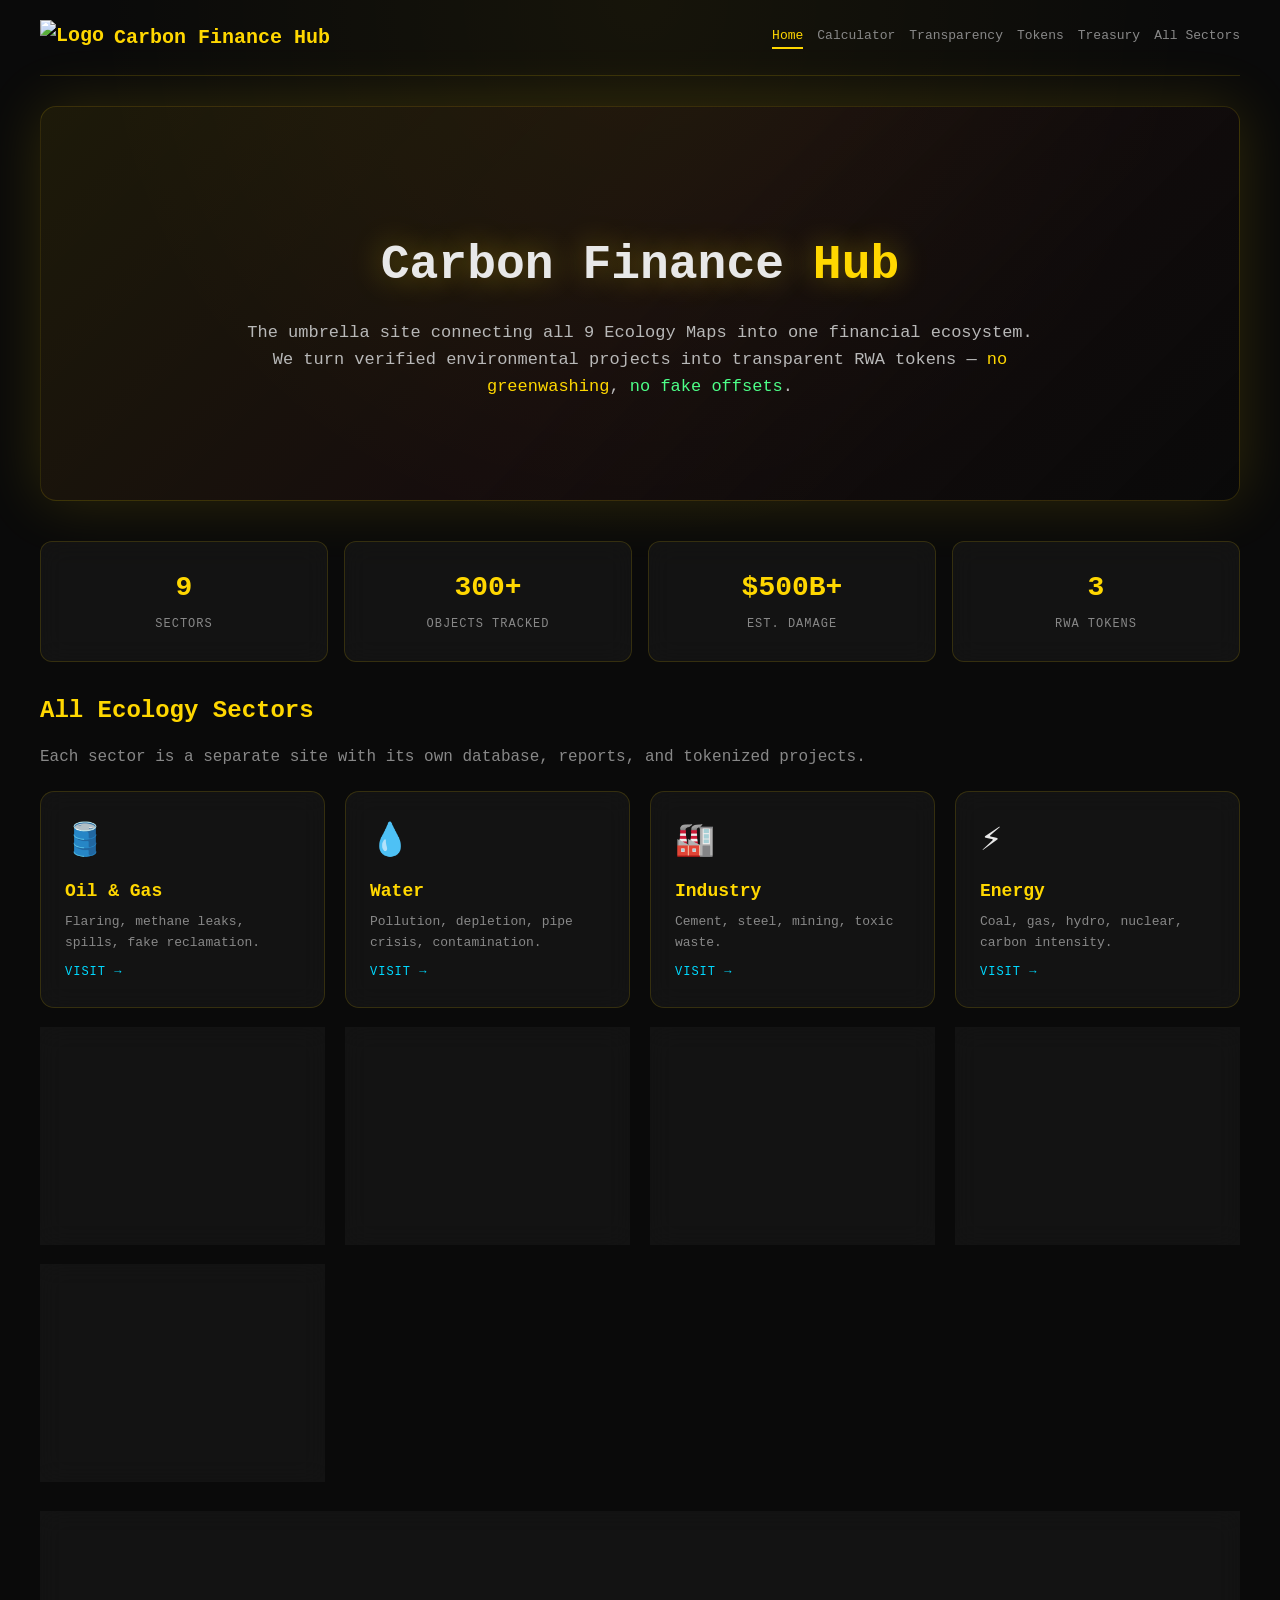
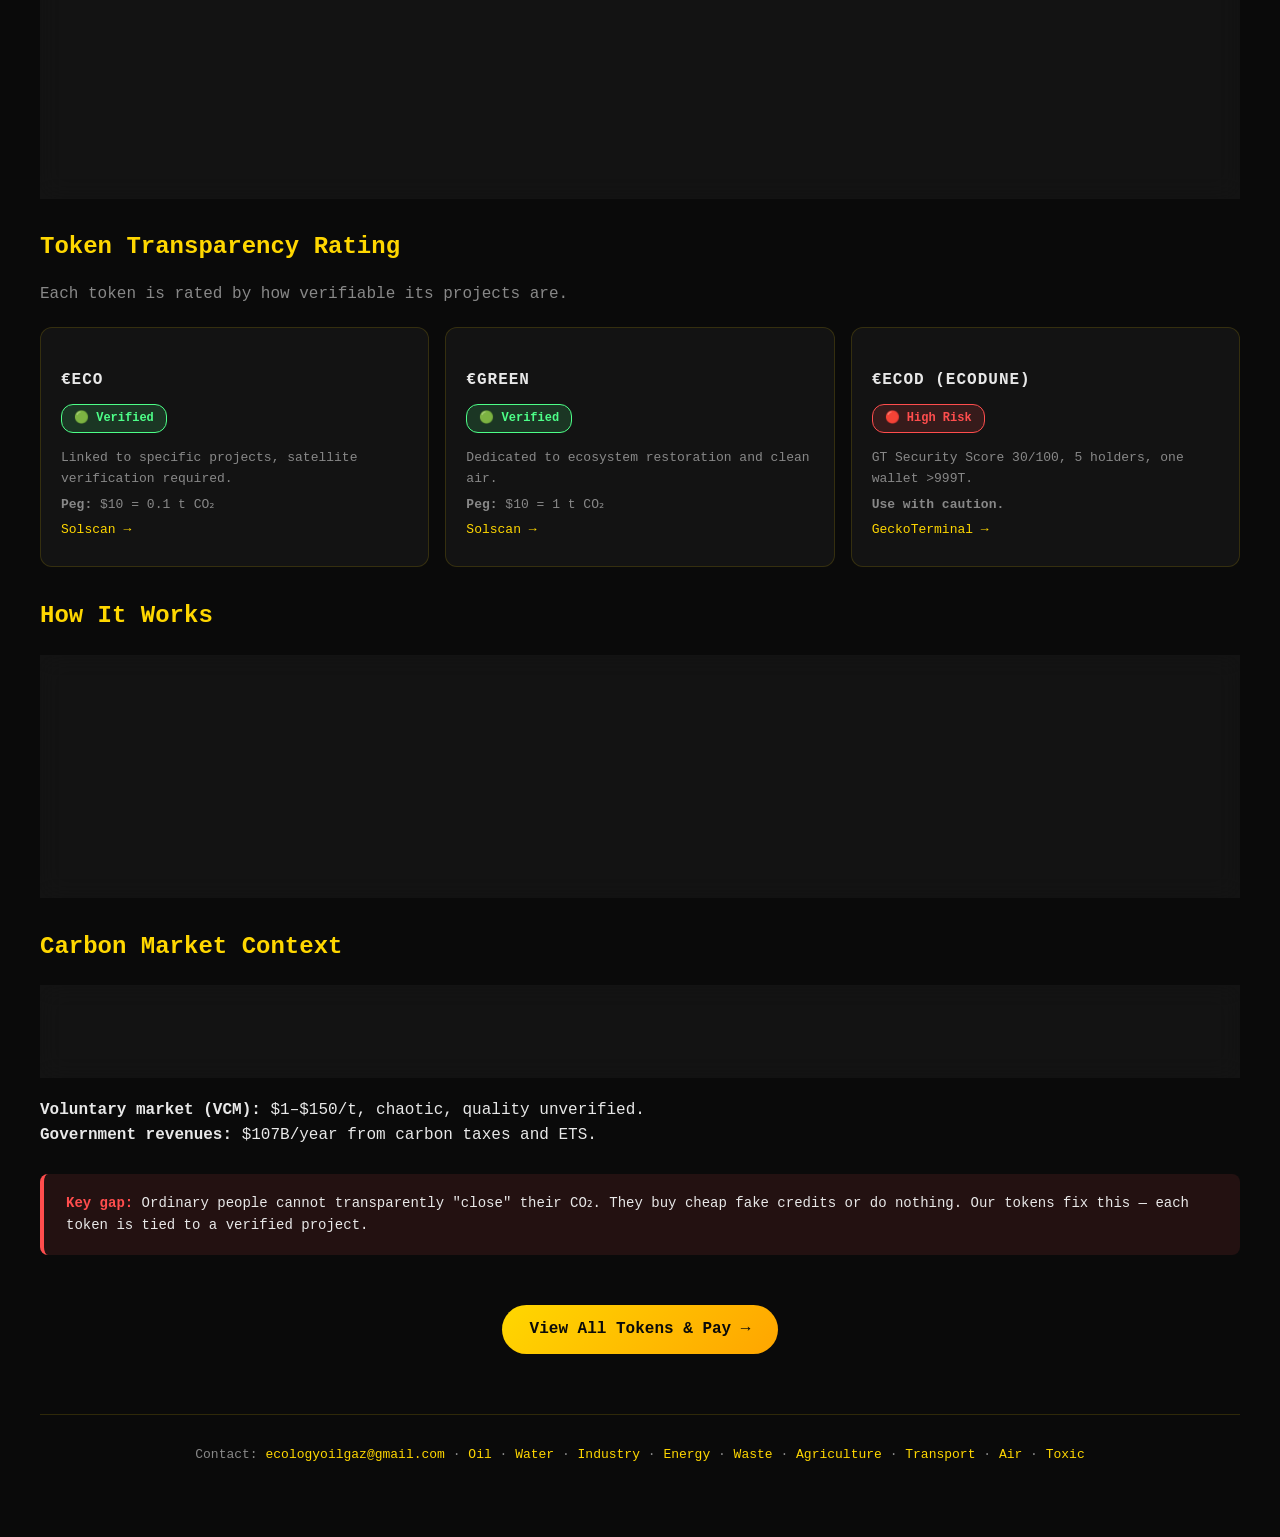
==== index.html @ c063fb96 "Create index.html" ====
<!DOCTYPE html>
<html lang="en">
<head>
<meta charset="UTF-8">
<meta name="viewport" content="width=device-width,initial-scale=1">
<title>Carbon Finance Hub — Ecology Network</title>
<meta name="description" content="Umbrella site connecting 9 Ecology Maps into one financial ecosystem. €ECO, €GREEN, RWA tokens, carbon market, EU ETS, verified climate projects.">
<link rel="icon" href="carbon-icon.png" type="image/png">
<link rel="stylesheet" href="style.css">
</head>
<body>
<header>
  <div class="logo"><img src="carbon-logo.png" alt="Logo"> Carbon Finance Hub</div>
  <nav>
    <a href="index.html" class="active">Home</a>
    <a href="calculator.html">Calculator</a>
    <a href="transparency.html">Transparency</a>
    <a href="tokens.html">Tokens</a>
    <a href="treasury.html">Treasury</a>
    <a href="#sectors">All Sectors</a>
  </nav>
</header>
<main>
  <section class="hero">
    <h1>Carbon Finance <span class="gold">Hub</span></h1>
    <p>The umbrella site connecting all 9 Ecology Maps into one financial ecosystem. 
    We turn verified environmental projects into transparent RWA tokens — 
    <span class="gold">no greenwashing</span>, <span class="green">no fake offsets</span>.</p>
  </section>

  <!-- STATS -->
  <section class="stats">
    <div class="stat"><span class="num">9</span><span class="label">Sectors</span></div>
    <div class="stat"><span class="num">300+</span><span class="label">Objects Tracked</span></div>
    <div class="stat"><span class="num">$500B+</span><span class="label">Est. Damage</span></div>
    <div class="stat"><span class="num">3</span><span class="label">RWA Tokens</span></div>
  </section>

  <!-- SECTORS (links to all 9 sites) -->
  <section id="sectors">
    <h2>All Ecology Sectors</h2>
    <p style="color:var(--muted);margin-bottom:20px;">Each sector is a separate site with its own database, reports, and tokenized projects.</p>
    <div class="grid">
      <a href="https://ecologyoilgaz.github.io/oil/" class="sector-card" target="_blank">
        <div class="sector-icon">🛢️</div>
        <div class="sector-name">Oil & Gas</div>
        <div class="sector-desc">Flaring, methane leaks, spills, fake reclamation.</div>
        <div class="sector-link">Visit →</div>
      </a>
      <a href="https://ecologyoilgaz.github.io/water/" class="sector-card" target="_blank">
        <div class="sector-icon">💧</div>
        <div class="sector-name">Water</div>
        <div class="sector-desc">Pollution, depletion, pipe crisis, contamination.</div>
        <div class="sector-link">Visit →</div>
      </a>
      <a href="https://ecologyoilgaz.github.io/industry/" class="sector-card" target="_blank">
        <div class="sector-icon">🏭</div>
        <div class="sector-name">Industry</div>
        <div class="sector-desc">Cement, steel, mining, toxic waste.</div>
        <div class="sector-link">Visit →</div>
      </a>
      <a href="https://ecologyoilgaz.github.io/energy/" class="sector-card" target="_blank">
        <div class="sector-icon">⚡</div>
        <div class="sector-name">Energy</div>
        <div class="sector-desc">Coal, gas, hydro, nuclear, carbon intensity.</div>
        <div class="sector-link">Visit →</div>
      </a>
      <a href="https://ecologyoilgaz.github.io/waste/" class="sector-card" target="_blank">
        <div class="sector-icon">🗑️</div>
        <div class="sector-name">Waste</div>
        <div class="sector-desc">Landfills, e-waste, plastic exports, methane.</div>
        <div class="sector-link">Visit →</div>
      </a>
      <a href="https://ecologyoilgaz.github.io/agriculture/" class="sector-card" target="_blank">
        <div class="sector-icon">🌾</div>
        <div class="sector-name">Agriculture</div>
        <div class="sector-desc">Methane, N₂O, soil, cotton, pesticides.</div>
        <div class="sector-link">Visit →</div>
      </a>
      <a href="https://ecologyoilgaz.github.io/transport/" class="sector-card" target="_blank">
        <div class="sector-icon">🚗</div>
        <div class="sector-name">Transport</div>
        <div class="sector-desc">NO₂, PM2.5, ports, airports, urban smog.</div>
        <div class="sector-link">Visit →</div>
      </a>
      <a href="https://ecologyoilgaz.github.io/air/" class="sector-card" target="_blank">
        <div class="sector-icon">🫁</div>
        <div class="sector-name">Health & Air</div>
        <div class="sector-desc">PM2.5, NO₂, O₃, health impacts.</div>
        <div class="sector-link">Visit →</div>
      </a>
      <a href="https://ecologyoilgaz.github.io/toxic/" class="sector-card" target="_blank">
        <div class="sector-icon">☣️</div>
        <div class="sector-name">Chemicals & Toxic</div>
        <div class="sector-desc">POPs, PFAS, mercury, pesticides, radioactive.</div>
        <div class="sector-link">Visit →</div>
      </a>
    </div>
  </section>

  <!-- CALCULATOR -->
  <section class="calculator">
    <h2>Carbon Calculator</h2>
    <p style="color:var(--muted);margin-bottom:20px;">How much €ECO do you need to close X tonnes of CO₂?</p>
    <div class="calc-row">
      <div class="calc-field">
        <label>Tonnes of CO₂</label>
        <input type="number" id="co2Input" value="10" min="1" step="1">
      </div>
      <div class="calc-field">
        <label>Token</label>
        <select id="tokenSelect">
          <option value="eco">€ECO ($10 / 0.1 t)</option>
          <option value="green">€GREEN ($10 / 1 t)</option>
        </select>
      </div>
      <button class="btn-primary" onclick="calculate()">Calculate →</button>
    </div>
    <div class="calc-result" id="calcResult" style="display:none;">
      <div class="sub">You need:</div>
      <span class="big" id="calcAmount">—</span>
      <div class="sub" id="calcDetail">—</div>
    </div>
  </section>

  <!-- TOKEN TRANSPARENCY RATING -->
  <section>
    <h2>Token Transparency Rating</h2>
    <p style="color:var(--muted);margin-bottom:20px;">Each token is rated by how verifiable its projects are.</p>
    <div class="rating-grid">
      <div class="rating-card">
        <h3>€ECO</h3>
        <span class="rating-badge green">🟢 Verified</span>
        <p>Linked to specific projects, satellite verification required.</p>
        <p><strong>Peg:</strong> $10 = 0.1 t CO₂</p>
        <p><a href="https://solscan.io/token/74Zc9ntjagHLYscczhfk5eWfUjcye8vqBWXWaGpLSnFp" target="_blank">Solscan →</a></p>
      </div>
      <div class="rating-card">
        <h3>€GREEN</h3>
        <span class="rating-badge green">🟢 Verified</span>
        <p>Dedicated to ecosystem restoration and clean air.</p>
        <p><strong>Peg:</strong> $10 = 1 t CO₂</p>
        <p><a href="https://solscan.io/token/2prcusSFrxNQ85yR44UegSGcfuTYHy17cTGWnuqD1Hke" target="_blank">Solscan →</a></p>
      </div>
      <div class="rating-card">
        <h3>€ECOD (ECODUNE)</h3>
        <span class="rating-badge red">🔴 High Risk</span>
        <p>GT Security Score 30/100, 5 holders, one wallet >999T.</p>
        <p><strong>Use with caution.</strong></p>
        <p><a href="https://www.geckoterminal.com/solana/pools/2onQGAoorxkMavNsmKXMcWLgyuK1A7VxAf6UeZ4sg6zW" target="_blank">GeckoTerminal →</a></p>
      </div>
    </div>
  </section>

  <!-- HOW IT WORKS -->
  <section>
    <h2>How It Works</h2>
    <div class="detail-block">
      <ol style="margin-left:20px;line-height:2;">
        <li><strong>Choose a project</strong> on any of the 9 sector sites.</li>
        <li><strong>Send USDT</strong> to the Treasury with a memo (e.g., <code>ID: khaidarkan-mercury</code>).</li>
        <li><strong>Receive €ECO or €GREEN</strong> as a digital receipt.</li>
        <li><strong>Project executes</strong> and submits report (photo + GPS).</li>
        <li><strong>Satellite verifies</strong> the impact (Sentinel-2, TROPOMI, etc.).</li>
        <li><strong>Token becomes "Verified"</strong> — a permanent ESG certificate.</li>
      </ol>
    </div>
  </section>

  <!-- CARBON MARKET CONTEXT -->
  <section>
    <h2>Carbon Market Context</h2>
    <div class="detail-block">
      <p><strong>EU ETS:</strong> ~€82/t (Nov 2026). Speculative, for large players only.</div>
      <p><strong>Voluntary market (VCM):</strong> $1–$150/t, chaotic, quality unverified.</p>
      <p><strong>Government revenues:</strong> $107B/year from carbon taxes and ETS.</p>
      <div class="alert-box">
        <strong>Key gap:</strong> Ordinary people cannot transparently "close" their CO₂. 
        They buy cheap fake credits or do nothing. Our tokens fix this — each token is tied to a verified project.
      </div>
    </div>
  </section>

  <section style="text-align:center;margin-top:40px;">
    <a href="tokens.html" class="btn-primary">View All Tokens & Pay →</a>
  </section>
</main>
<footer>
  <p>Contact: <a href="mailto:ecologyoilgaz@gmail.com">ecologyoilgaz@gmail.com</a> ·
    <a href="https://ecologyoilgaz.github.io/oil/">Oil</a> ·
    <a href="https://ecologyoilgaz.github.io/water/">Water</a> ·
    <a href="https://ecologyoilgaz.github.io/industry/">Industry</a> ·
    <a href="https://ecologyoilgaz.github.io/energy/">Energy</a> ·
    <a href="https://ecologyoilgaz.github.io/waste/">Waste</a> ·
    <a href="https://ecologyoilgaz.github.io/agriculture/">Agriculture</a> ·
    <a href="https://ecologyoilgaz.github.io/transport/">Transport</a> ·
    <a href="https://ecologyoilgaz.github.io/air/">Air</a> ·
    <a href="https://ecologyoilgaz.github.io/toxic/">Toxic</a>
  </p>
</footer>
<script>
function calculate() {
  const co2 = parseFloat(document.getElementById('co2Input').value) || 0;
  const token = document.getElementById('tokenSelect').value;
  let amount, detail;
  if (token === 'eco') {
    amount = co2 * 100; // 0.1 t per $10 => 1 t = $100 => 10 €ECO per t
    detail = `${co2} t CO₂ × 10 €ECO/t = ${amount} €ECO (≈ $${(amount * 10).toLocaleString()})`;
  } else {
    amount = co2 * 1; // 1 t per €GREEN
    detail = `${co2} t CO₂ × 1 €GREEN/t = ${amount} €GREEN (≈ $${(amount * 10).toLocaleString()})`;
  }
  document.getElementById('calcAmount').textContent = amount.toLocaleString() + ' ' + (token === 'eco' ? '€ECO' : '€GREEN');
  document.getElementById('calcDetail').textContent = detail;
  document.getElementById('calcResult').style.display = 'block';
}
</script>
</body>
</html>
---- style.css ----
:root{
  --bg:#0a0a0a;
  --text:#E8E8E8;
  --red:#FF4D4D;
  --green:#4DFF88;
  --gold:#FFD700;
  --cyan:#00D9FF;
  --muted:#888888;
  --card:rgba(20,20,20,0.9);
  --border:rgba(255,215,0,0.15);
}
*{margin:0;padding:0;box-sizing:border-box;}
body{
  font-family:'SF Mono','Consolas',monospace,system-ui;
  background-color:var(--bg);
  background-image:
    radial-gradient(circle at 50% 0%, rgba(255,215,0,0.05) 0%, transparent 50%),
    url('carbon-pattern-bg.png');
  background-size:cover;
  background-attachment:fixed;
  background-position:center;
  color:var(--text);
  line-height:1.6;
  padding:0 20px 40px;
}
a{color:var(--gold);text-decoration:none;transition:0.2s;}
a:hover{text-decoration:underline;opacity:0.85;}

header{
  display:flex;justify-content:space-between;align-items:center;
  padding:20px 0;border-bottom:1px solid var(--border);
  margin-bottom:30px;flex-wrap:wrap;gap:10px;
  max-width:1200px;margin-left:auto;margin-right:auto;
  position:relative;z-index:10;
}
.logo{display:flex;align-items:center;gap:10px;font-weight:800;font-size:20px;color:var(--gold);}
.logo img{height:35px;}
nav{display:flex;gap:14px;flex-wrap:wrap;}
nav a{color:var(--muted);font-size:13px;font-weight:500;}
nav a:hover{color:var(--gold);}
nav a.active{color:var(--gold);border-bottom:2px solid var(--gold);}

main{max-width:1200px;margin:0 auto;position:relative;z-index:10;}

.hero{
  text-align:center;padding:100px 20px;margin-bottom:40px;border-radius:16px;
  background-image:linear-gradient(135deg,rgba(255,215,0,0.08),rgba(255,77,77,0.05),rgba(10,10,10,0.95)),url('carbon-hero-bg.png');
  background-size:cover;background-position:center;
  border:1px solid var(--border);
  box-shadow:0 0 60px rgba(255,215,0,0.15);
}
.hero h1{font-size:48px;margin-bottom:15px;text-shadow:0 0 30px rgba(255,215,0,0.4);}
.hero .gold{color:var(--gold);}
.hero .red{color:var(--red);}
.hero .green{color:var(--green);}
.hero p{color:#B8B8B8;max-width:800px;margin:0 auto;font-size:17px;}

.stats{display:grid;grid-template-columns:repeat(4,1fr);gap:16px;margin:30px 0;}
.stat{
  background:var(--card);backdrop-filter:blur(12px);
  border:1px solid var(--border);border-radius:12px;padding:24px 18px;
  text-align:center;
}
.stat .num{display:block;font-size:28px;font-weight:800;color:var(--gold);}
.stat .label{font-size:12px;color:var(--muted);text-transform:uppercase;letter-spacing:1px;}

.grid{display:grid;grid-template-columns:repeat(auto-fill,minmax(280px,1fr));gap:20px;margin:20px 0;}

/* Sector card — links to the 9 sites */
.sector-card{
  background:var(--card);backdrop-filter:blur(12px);
  border-radius:14px;padding:24px;color:var(--text);border:1px solid var(--border);
  transition:0.3s;display:flex;flex-direction:column;position:relative;overflow:hidden;
  text-decoration:none;
}
.sector-card::before{
  content:'';position:absolute;top:0;left:0;right:0;height:3px;
  background:linear-gradient(90deg,var(--gold),var(--red),var(--cyan));
  opacity:0;transition:0.3s;
}
.sector-card:hover{transform:translateY(-4px);box-shadow:0 10px 30px rgba(255,215,0,0.15);border-color:var(--gold);}
.sector-card:hover::before{opacity:1;}
.sector-icon{font-size:32px;margin-bottom:10px;}
.sector-name{font-weight:700;font-size:18px;margin-bottom:6px;color:var(--gold);}
.sector-desc{font-size:13px;color:var(--muted);margin-bottom:10px;flex-grow:1;}
.sector-link{font-size:12px;color:var(--cyan);text-transform:uppercase;letter-spacing:1px;}

/* Calculator */
.calculator{
  background:var(--card);backdrop-filter:blur(12px);
  border:1px solid var(--border);border-radius:16px;padding:30px;margin:30px 0;
}
.calculator h2{margin-bottom:20px;}
.calc-row{display:flex;gap:15px;flex-wrap:wrap;align-items:flex-end;margin-bottom:20px;}
.calc-field{flex:1;min-width:200px;}
.calc-field label{display:block;font-size:12px;color:var(--muted);text-transform:uppercase;margin-bottom:6px;}
.calc-field input,.calc-field select{
  width:100%;padding:12px;background:rgba(0,0,0,0.5);
  border:1px solid var(--border);color:var(--text);border-radius:8px;
  font-size:16px;font-family:inherit;
}
.calc-field input:focus,.calc-field select:focus{outline:none;border-color:var(--gold);}
.calc-result{
  background:rgba(255,215,0,0.1);border-left:4px solid var(--gold);
  padding:20px;border-radius:8px;margin-top:20px;
}
.calc-result .big{font-size:32px;font-weight:800;color:var(--gold);display:block;margin:5px 0;}
.calc-result .sub{font-size:13px;color:var(--muted);}

/* Transparency rating */
.rating-grid{display:grid;grid-template-columns:repeat(auto-fit,minmax(280px,1fr));gap:16px;margin:20px 0;}
.rating-card{background:var(--card);border:1px solid var(--border);border-radius:12px;padding:20px;}
.rating-card h3{margin-bottom:10px;font-size:16px;color:var(--text);}
.rating-badge{display:inline-block;padding:4px 12px;border-radius:12px;font-size:12px;font-weight:700;margin-bottom:10px;}
.rating-badge.green{background:rgba(77,255,136,0.15);color:var(--green);border:1px solid var(--green);}
.rating-badge.yellow{background:rgba(255,215,0,0.15);color:var(--gold);border:1px solid var(--gold);}
.rating-badge.red{background:rgba(255,77,77,0.15);color:var(--red);border:1px solid var(--red);}
.rating-card p{font-size:13px;color:var(--muted);margin:5px 0;}

h1{font-size:34px;margin:20px 0;}
h2{font-size:24px;margin:30px 0 15px;color:var(--gold);}
h3{font-size:16px;margin:20px 0 8px;color:var(--muted);text-transform:uppercase;letter-spacing:1px;}
table{width:100%;border-collapse:collapse;margin:15px 0;font-size:14px;}
th,td{padding:12px;text-align:left;border-bottom:1px solid var(--border);}
th{color:var(--muted);font-size:12px;text-transform:uppercase;letter-spacing:1px;}

.detail-block{background:var(--card);backdrop-filter:blur(12px);border:1px solid var(--border);border-radius:14px;padding:24px;margin:20px 0;}
.detail-block p{margin:8px 0;}

.btn-primary{
  display:inline-block;background:linear-gradient(135deg,var(--gold),#FFA500);
  color:#0a0a0a;padding:12px 28px;border-radius:30px;font-weight:800;
  margin-top:10px;transition:0.3s;border:none;cursor:pointer;font-family:inherit;
}
.btn-primary:hover{transform:scale(1.03);box-shadow:0 0 25px rgba(255,215,0,0.4);text-decoration:none;}

.alert-box{background:rgba(255,77,77,0.1);border-left:4px solid var(--red);padding:18px 22px;border-radius:8px;margin:25px 0;font-size:14px;}
.alert-box strong{color:var(--red);}
.highlight-box{background:rgba(255,215,0,0.05);border-left:4px solid var(--gold);padding:22px;border-radius:8px;margin:30px 0;font-size:15px;}
.highlight-box strong{color:var(--gold);}

code{
  background:rgba(0,0,0,0.5);padding:4px 8px;border-radius:6px;
  font-size:13px;color:var(--gold);word-break:break-all;border:1px solid var(--border);
}

footer{
  margin-top:60px;padding:30px 0;border-top:1px solid var(--border);
  font-size:13px;color:var(--muted);text-align:center;
  max-width:1200px;margin-left:auto;margin-right:auto;
}

@media(max-width:768px){
  .stats{grid-template-columns:1fr 1fr;}
  .hero h1{font-size:32px;}
  .hero{padding:60px 20px;}
  header{flex-direction:column;align-items:flex-start;}
}
@media(max-width:480px){.stats{grid-template-columns:1fr;}}
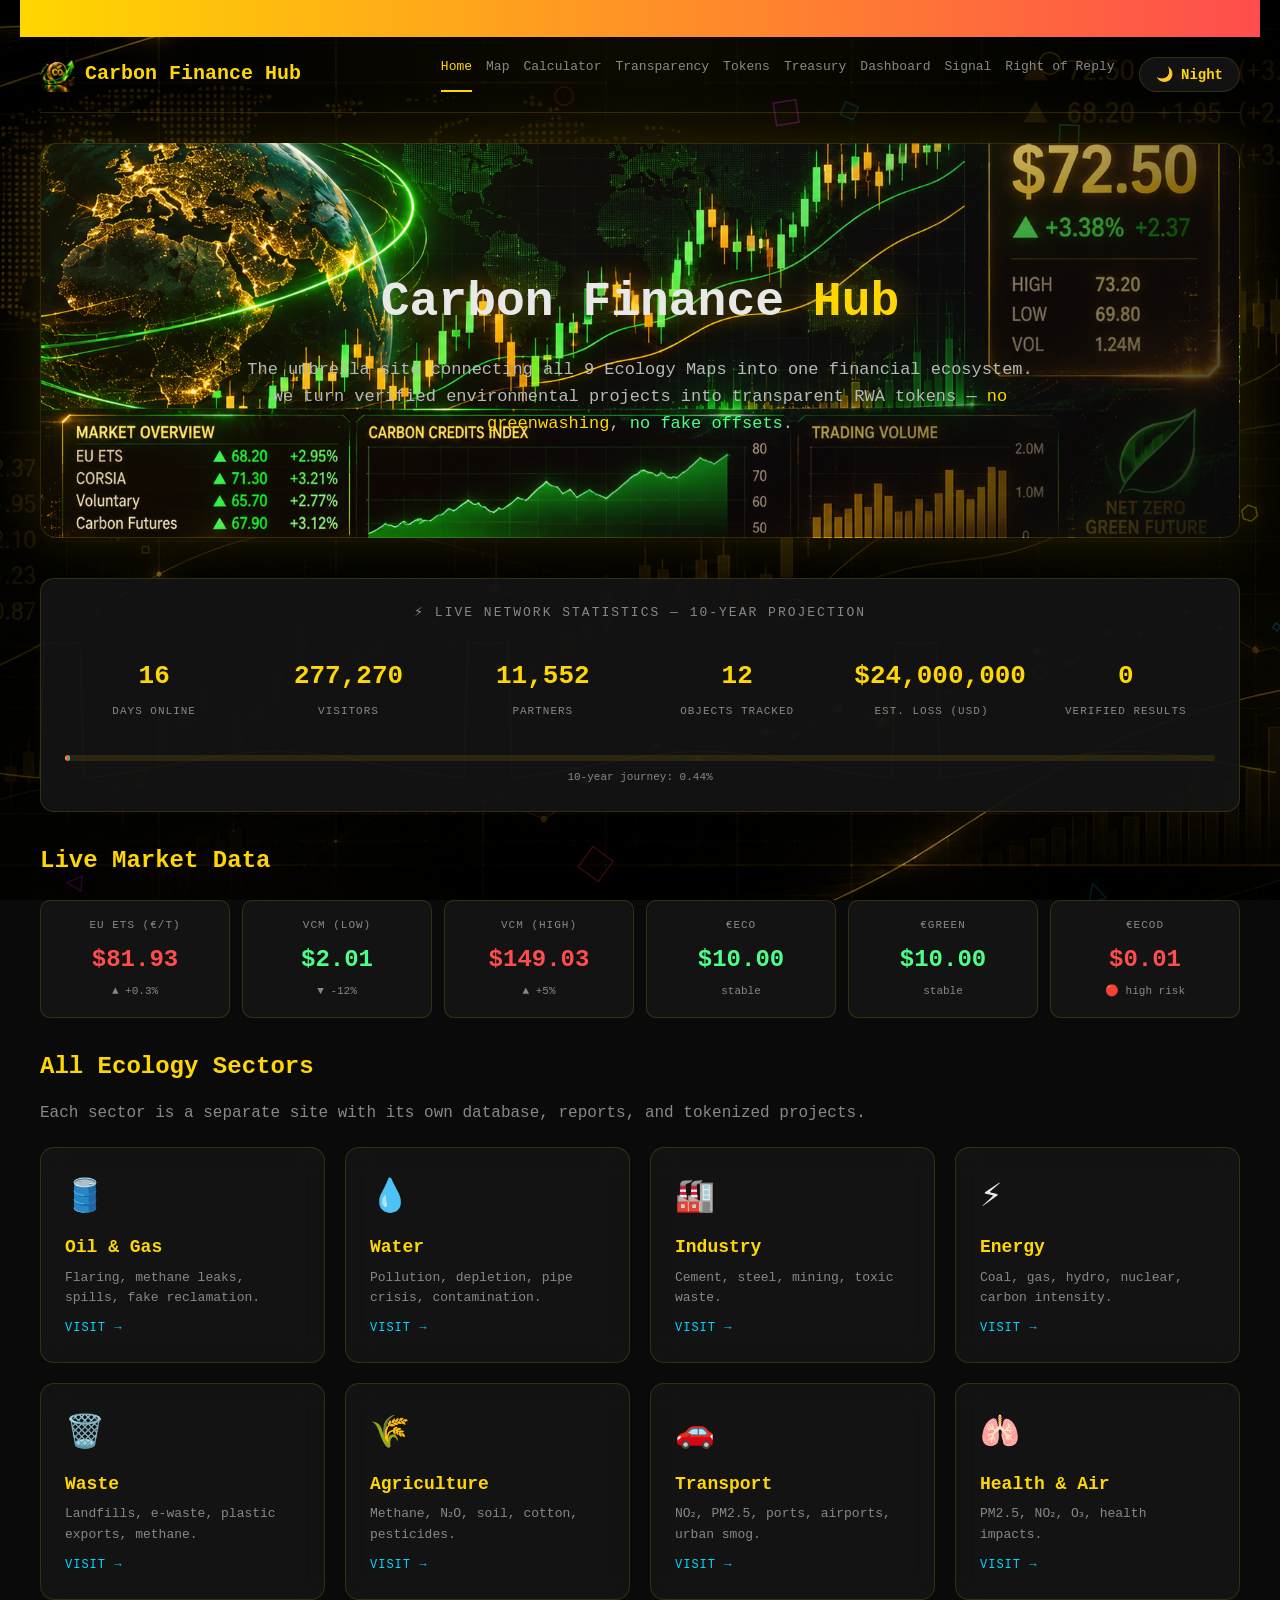
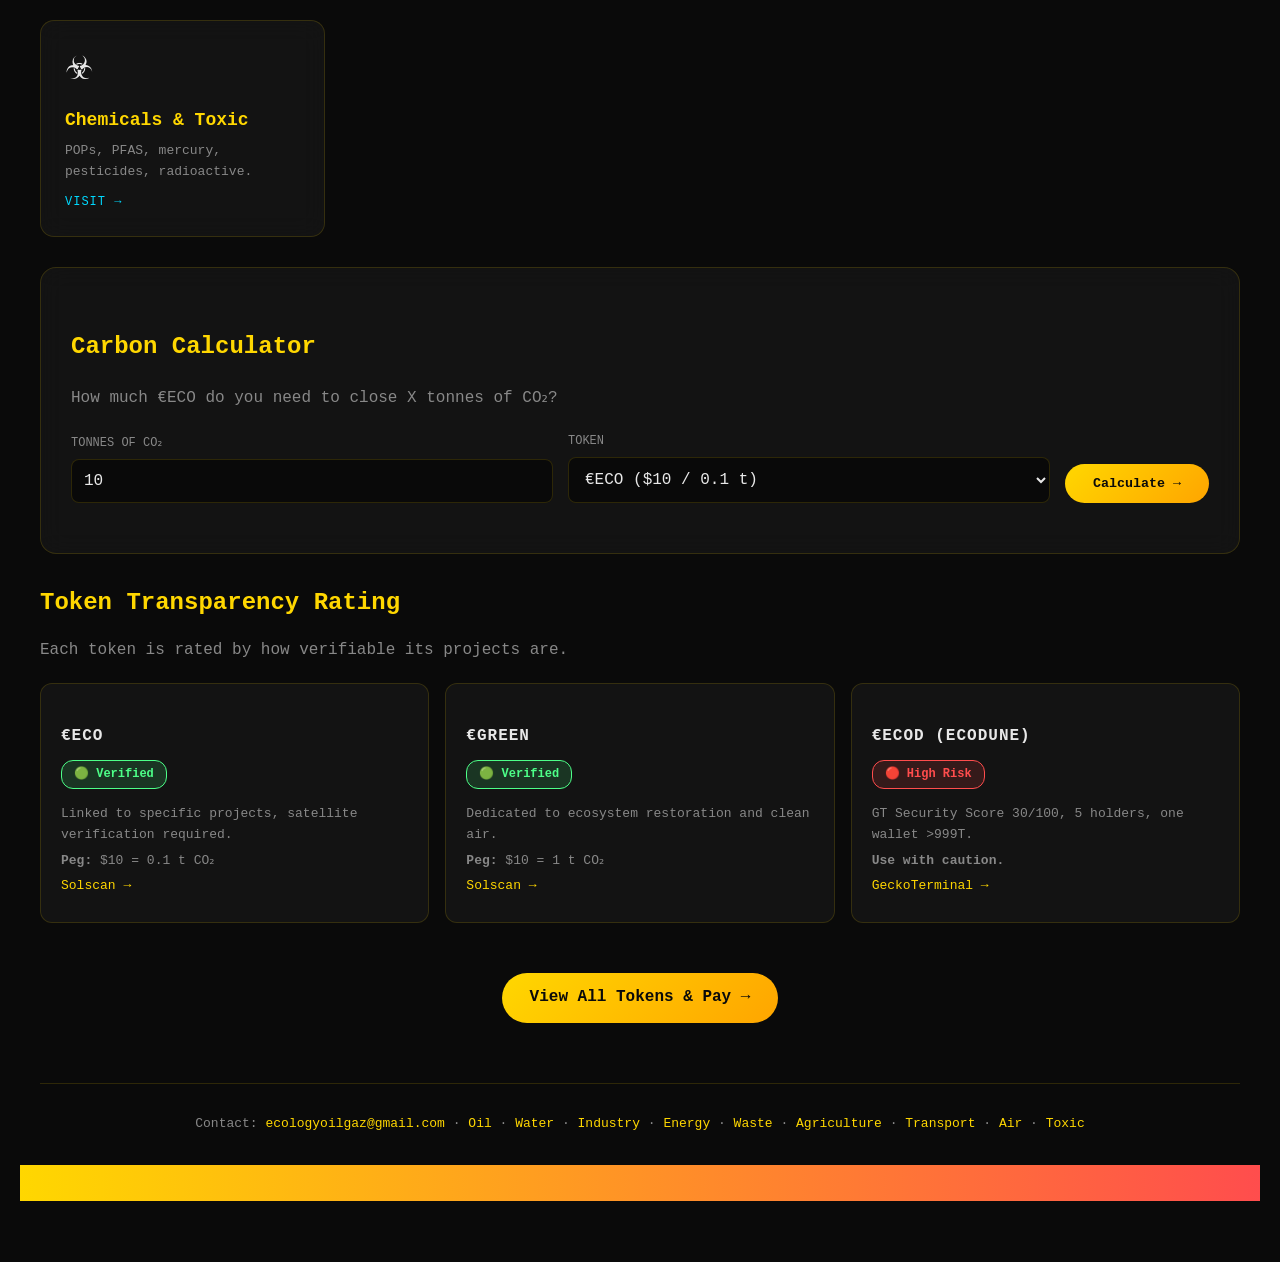
==== commit 39571072: "Update index.html" ====
--- a/index.html
+++ b/index.html
@@ -5,21 +5,229 @@
 <meta name="viewport" content="width=device-width,initial-scale=1">
 <title>Carbon Finance Hub — Ecology Network</title>
 <meta name="description" content="Umbrella site connecting 9 Ecology Maps into one financial ecosystem. €ECO, €GREEN, RWA tokens, carbon market, EU ETS, verified climate projects.">
-<link rel="icon" href="carbon-icon.png" type="image/png">
+<link rel="icon" href="carbon-icon-loss.png" type="image/png">
 <link rel="stylesheet" href="style.css">
+<style>
+  /* === MARQUEE === */
+  .marquee {
+    overflow: hidden;
+    white-space: nowrap;
+    background: linear-gradient(90deg, #FFD700, #FF4D4D, #00D9FF, #4DFF88, #FFD700);
+    background-size: 400% 100%;
+    color: #0a0a0a;
+    font-weight: 700;
+    font-size: 13px;
+    padding: 8px 0;
+    position: relative;
+    z-index: 20;
+    letter-spacing: 1px;
+    animation: gradientShift 8s ease infinite;
+  }
+  @keyframes gradientShift {
+    0% { background-position: 0% 50%; }
+    50% { background-position: 100% 50%; }
+    100% { background-position: 0% 50%; }
+  }
+  .marquee-top { position: sticky; top: 0; }
+  .marquee-bottom { position: fixed; bottom: 0; left: 0; right: 0; }
+  .marquee-content {
+    display: inline-block;
+    padding-left: 100%;
+    animation: marquee 45s linear infinite;
+  }
+  .marquee-content span { margin: 0 40px; }
+  .marquee-content .up { color: #00FF88; }
+  .marquee-content .down { color: #FF0000; }
+  @keyframes marquee {
+    0% { transform: translateX(0); }
+    100% { transform: translateX(-100%); }
+  }
+  body { padding-bottom: 60px; padding-top: 0; }
+
+  /* === DAY/NIGHT === */
+  body.day-mode {
+    --bg: #F4F0E8;
+    --text: #1A1A1A;
+    --muted: #666666;
+    --card: rgba(255,255,255,0.9);
+    --border: rgba(200,150,0,0.2);
+  }
+  body.day-mode .hero {
+    background-image: linear-gradient(135deg, rgba(255,215,0,0.15), rgba(255,77,77,0.05), rgba(244,240,232,0.9)), url('carbon-hero-bg.png');
+  }
+  body.day-mode .hero h1 { color: #B8860B; text-shadow: 0 0 20px rgba(255,215,0,0.3); }
+  body.day-mode .logo { color: #B8860B; }
+  body.day-mode h2 { color: #B8860B; }
+  body.day-mode .stat .num { color: #B8860B; }
+
+  .theme-toggle {
+    background: var(--card);
+    border: 1px solid var(--border);
+    color: var(--gold);
+    padding: 8px 16px;
+    border-radius: 20px;
+    cursor: pointer;
+    font-size: 14px;
+    font-weight: 700;
+    margin-left: 10px;
+    transition: 0.3s;
+    font-family: inherit;
+  }
+  .theme-toggle:hover { border-color: var(--gold); box-shadow: 0 0 15px rgba(255,215,0,0.4); }
+
+  /* === CANVAS LAYERS === */
+  #floating-canvas, #pulse-canvas, #cursor-glow {
+    position: fixed;
+    top: 0; left: 0;
+    width: 100%; height: 100%;
+    pointer-events: none;
+  }
+  #floating-canvas { z-index: 1; opacity: 0.55; }
+  #pulse-canvas { z-index: 1; opacity: 0.4; }
+  #cursor-glow { z-index: 5; opacity: 0.7; }
+  body.day-mode #floating-canvas { opacity: 0.35; }
+  body.day-mode #pulse-canvas { opacity: 0.25; }
+  body.day-mode #cursor-glow { opacity: 0.4; }
+
+  header, main, footer, .marquee { position: relative; z-index: 10; }
+
+  /* === LIVE TICKER === */
+  .live-ticker {
+    display: grid;
+    grid-template-columns: repeat(auto-fit, minmax(180px, 1fr));
+    gap: 12px;
+    margin: 20px 0;
+  }
+  .ticker-card {
+    background: var(--card);
+    border: 1px solid var(--border);
+    border-radius: 10px;
+    padding: 16px;
+    text-align: center;
+    position: relative;
+    overflow: hidden;
+  }
+  .ticker-card .ticker-name {
+    font-size: 11px;
+    color: var(--muted);
+    text-transform: uppercase;
+    letter-spacing: 1px;
+    margin-bottom: 6px;
+  }
+  .ticker-card .ticker-val {
+    font-size: 24px;
+    font-weight: 800;
+    color: var(--gold);
+    font-family: 'SF Mono', monospace;
+    transition: 0.3s;
+  }
+  .ticker-card .ticker-val.up { color: #4DFF88; }
+  .ticker-card .ticker-val.down { color: #FF4D4D; }
+  .ticker-card .ticker-change {
+    font-size: 11px;
+    margin-top: 4px;
+    color: var(--muted);
+  }
+  .ticker-card.flash { animation: flash 0.5s ease; }
+  @keyframes flash {
+    0% { background: rgba(255,215,0,0.3); }
+    100% { background: var(--card); }
+  }
+
+  /* === COUNTER 10 YEARS === */
+  .counter-10y {
+    background: var(--card);
+    border: 1px solid var(--border);
+    border-radius: 14px;
+    padding: 24px;
+    margin: 30px 0;
+    text-align: center;
+  }
+  .counter-10y .counter-title {
+    font-size: 13px;
+    color: var(--muted);
+    text-transform: uppercase;
+    letter-spacing: 2px;
+    margin-bottom: 20px;
+  }
+  .counter-10y .counter-grid {
+    display: grid;
+    grid-template-columns: repeat(auto-fit, minmax(140px, 1fr));
+    gap: 16px;
+  }
+  .counter-10y .counter-item {
+    padding: 12px;
+  }
+  .counter-10y .counter-item .val {
+    display: block;
+    font-size: 26px;
+    font-weight: 800;
+    color: var(--gold);
+    font-family: 'SF Mono', monospace;
+  }
+  .counter-10y .counter-item .lbl {
+    font-size: 11px;
+    color: var(--muted);
+    text-transform: uppercase;
+    letter-spacing: 1px;
+  }
+  .counter-10y .progress-bar {
+    height: 6px;
+    background: rgba(255,215,0,0.1);
+    border-radius: 3px;
+    margin-top: 20px;
+    overflow: hidden;
+  }
+  .counter-10y .progress-bar-inner {
+    height: 100%;
+    background: linear-gradient(90deg, #FFD700, #FF4D4D, #00D9FF);
+    border-radius: 3px;
+    transition: width 1s ease;
+  }
+  .counter-10y .progress-label {
+    font-size: 11px;
+    color: var(--muted);
+    margin-top: 8px;
+  }
+</style>
 </head>
 <body>
+
+<!-- TOP MARQUEE -->
+<div class="marquee marquee-top">
+  <div class="marquee-content">
+    <span>EU ETS: €82.14/t <span class="up">▲ 0.3%</span></span>
+    <span>VCM: $1–$150/t <span class="down">▼ chaotic</span></span>
+    <span>€ECO: $10 = 0.1 t CO₂</span>
+    <span>€GREEN: $10 = 1 t CO₂</span>
+    <span>GOV REVENUES: $107B/YEAR</span>
+    <span>300+ OBJECTS TRACKED</span>
+    <span>NO SOURCE — NO PUBLICATION</span>
+    <span>🔴 CLAIMED VS 🟢 ACTUAL</span>
+  </div>
+</div>
+
+<!-- CANVAS LAYERS -->
+<canvas id="floating-canvas"></canvas>
+<canvas id="pulse-canvas"></canvas>
+<canvas id="cursor-glow"></canvas>
+
 <header>
   <div class="logo"><img src="carbon-logo.png" alt="Logo"> Carbon Finance Hub</div>
   <nav>
     <a href="index.html" class="active">Home</a>
+    <a href="map.html">Map</a>
     <a href="calculator.html">Calculator</a>
     <a href="transparency.html">Transparency</a>
     <a href="tokens.html">Tokens</a>
     <a href="treasury.html">Treasury</a>
-    <a href="#sectors">All Sectors</a>
+    <a href="dashboard.html">Dashboard</a>
+    <a href="signal.html">Signal</a>
+    <a href="response.html">Right of Reply</a>
+    <button class="theme-toggle" id="themeToggle" onclick="toggleTheme()">🌙 Night</button>
   </nav>
 </header>
+
 <main>
   <section class="hero">
     <h1>Carbon Finance <span class="gold">Hub</span></h1>
@@ -28,15 +236,77 @@
     <span class="gold">no greenwashing</span>, <span class="green">no fake offsets</span>.</p>
   </section>
 
-  <!-- STATS -->
-  <section class="stats">
-    <div class="stat"><span class="num">9</span><span class="label">Sectors</span></div>
-    <div class="stat"><span class="num">300+</span><span class="label">Objects Tracked</span></div>
-    <div class="stat"><span class="num">$500B+</span><span class="label">Est. Damage</span></div>
-    <div class="stat"><span class="num">3</span><span class="label">RWA Tokens</span></div>
+  <!-- 10-YEAR COUNTER -->
+  <section class="counter-10y">
+    <div class="counter-title">⚡ Live Network Statistics — 10-Year Projection</div>
+    <div class="counter-grid" id="counterGrid">
+      <div class="counter-item">
+        <span class="val" id="c-days">—</span>
+        <span class="lbl">Days Online</span>
+      </div>
+      <div class="counter-item">
+        <span class="val" id="c-visitors">—</span>
+        <span class="lbl">Visitors</span>
+      </div>
+      <div class="counter-item">
+        <span class="val" id="c-partners">—</span>
+        <span class="lbl">Partners</span>
+      </div>
+      <div class="counter-item">
+        <span class="val" id="c-objects">—</span>
+        <span class="lbl">Objects Tracked</span>
+      </div>
+      <div class="counter-item">
+        <span class="val" id="c-loss">—</span>
+        <span class="lbl">Est. Loss (USD)</span>
+      </div>
+      <div class="counter-item">
+        <span class="val" id="c-verified">—</span>
+        <span class="lbl">Verified Results</span>
+      </div>
+    </div>
+    <div class="progress-bar">
+      <div class="progress-bar-inner" id="progressBar" style="width:0%"></div>
+    </div>
+    <div class="progress-label" id="progressLabel">10-year journey: 0%</div>
   </section>
 
-  <!-- SECTORS (links to all 9 sites) -->
+  <!-- LIVE TICKER -->
+  <h2>Live Market Data</h2>
+  <div class="live-ticker" id="liveTicker">
+    <div class="ticker-card" id="tick-ets">
+      <div class="ticker-name">EU ETS (€/t)</div>
+      <div class="ticker-val">82.14</div>
+      <div class="ticker-change">▲ +0.3%</div>
+    </div>
+    <div class="ticker-card" id="tick-vcm">
+      <div class="ticker-name">VCM (low)</div>
+      <div class="ticker-val down">$2</div>
+      <div class="ticker-change">▼ -12%</div>
+    </div>
+    <div class="ticker-card" id="tick-vcm-high">
+      <div class="ticker-name">VCM (high)</div>
+      <div class="ticker-val">$150</div>
+      <div class="ticker-change">▲ +5%</div>
+    </div>
+    <div class="ticker-card" id="tick-eco">
+      <div class="ticker-name">€ECO</div>
+      <div class="ticker-val">$10.00</div>
+      <div class="ticker-change">stable</div>
+    </div>
+    <div class="ticker-card" id="tick-green">
+      <div class="ticker-name">€GREEN</div>
+      <div class="ticker-val">$10.00</div>
+      <div class="ticker-change">stable</div>
+    </div>
+    <div class="ticker-card" id="tick-ecod">
+      <div class="ticker-name">€ECOD</div>
+      <div class="ticker-val down">$0.01</div>
+      <div class="ticker-change">🔴 high risk</div>
+    </div>
+  </div>
+
+  <!-- SECTORS -->
   <section id="sectors">
     <h2>All Ecology Sectors</h2>
     <p style="color:var(--muted);margin-bottom:20px;">Each sector is a separate site with its own database, reports, and tokenized projects.</p>
@@ -123,7 +393,7 @@
     </div>
   </section>
 
-  <!-- TOKEN TRANSPARENCY RATING -->
+  <!-- TRANSPARENCY -->
   <section>
     <h2>Token Transparency Rating</h2>
     <p style="color:var(--muted);margin-bottom:20px;">Each token is rated by how verifiable its projects are.</p>
@@ -152,39 +422,11 @@
     </div>
   </section>
 
-  <!-- HOW IT WORKS -->
-  <section>
-    <h2>How It Works</h2>
-    <div class="detail-block">
-      <ol style="margin-left:20px;line-height:2;">
-        <li><strong>Choose a project</strong> on any of the 9 sector sites.</li>
-        <li><strong>Send USDT</strong> to the Treasury with a memo (e.g., <code>ID: khaidarkan-mercury</code>).</li>
-        <li><strong>Receive €ECO or €GREEN</strong> as a digital receipt.</li>
-        <li><strong>Project executes</strong> and submits report (photo + GPS).</li>
-        <li><strong>Satellite verifies</strong> the impact (Sentinel-2, TROPOMI, etc.).</li>
-        <li><strong>Token becomes "Verified"</strong> — a permanent ESG certificate.</li>
-      </ol>
-    </div>
-  </section>
-
-  <!-- CARBON MARKET CONTEXT -->
-  <section>
-    <h2>Carbon Market Context</h2>
-    <div class="detail-block">
-      <p><strong>EU ETS:</strong> ~€82/t (Nov 2026). Speculative, for large players only.</div>
-      <p><strong>Voluntary market (VCM):</strong> $1–$150/t, chaotic, quality unverified.</p>
-      <p><strong>Government revenues:</strong> $107B/year from carbon taxes and ETS.</p>
-      <div class="alert-box">
-        <strong>Key gap:</strong> Ordinary people cannot transparently "close" their CO₂. 
-        They buy cheap fake credits or do nothing. Our tokens fix this — each token is tied to a verified project.
-      </div>
-    </div>
-  </section>
-
   <section style="text-align:center;margin-top:40px;">
     <a href="tokens.html" class="btn-primary">View All Tokens & Pay →</a>
   </section>
 </main>
+
 <footer>
   <p>Contact: <a href="mailto:ecologyoilgaz@gmail.com">ecologyoilgaz@gmail.com</a> ·
     <a href="https://ecologyoilgaz.github.io/oil/">Oil</a> ·
@@ -198,22 +440,283 @@
     <a href="https://ecologyoilgaz.github.io/toxic/">Toxic</a>
   </p>
 </footer>
+
+<!-- BOTTOM MARQUEE -->
+<div class="marquee marquee-bottom">
+  <div class="marquee-content">
+    <span>⚠️ TOKENS ARE NOT INVESTMENTS</span>
+    <span>🔴 €ECOD: HIGH RISK — USE WITH CAUTION</span>
+    <span>📡 VERIFIED VIA SENTINEL-2, TROPOMI, IPEN/ARNIKA</span>
+    <span>🔗 ECOLOGYOILGAZ.GITHUB.IO/CARBON/</span>
+    <span>🌍 9 SECTORS · 300+ OBJECTS · $500B+ DAMAGE</span>
+    <span>✉️ ECOLOGYOILGAZ@GMAIL.COM</span>
+  </div>
+</div>
+
 <script>
+// === 10-YEAR COUNTER ===
+(function() {
+  const START = new Date("2026-11-20T00:00:00Z").getTime();
+  const TEN_YEARS_MS = 10 * 365 * 24 * 60 * 60 * 1000;
+
+  function fmtNum(n) {
+    return new Intl.NumberFormat('en-US').format(n);
+  }
+  function fmtMoney(n) {
+    return new Intl.NumberFormat('en-US', { style: 'currency', currency: 'USD', maximumFractionDigits: 0 }).format(n);
+  }
+
+  function updateCounter() {
+    const now = Date.now();
+    const ms = Math.max(0, now - START);
+    const days = Math.floor(ms / 86400000);
+    const visitors = Math.floor(ms / 5000);
+    const partners = Math.floor(ms / 120000);
+    const objects = Math.min(300, Math.floor(days * 0.8));
+    const loss = Math.floor(days * 1500000);
+    const verified = Math.min(12, Math.floor(days / 30));
+
+    document.getElementById('c-days').textContent = fmtNum(days);
+    document.getElementById('c-visitors').textContent = fmtNum(visitors);
+    document.getElementById('c-partners').textContent = fmtNum(partners);
+    document.getElementById('c-objects').textContent = fmtNum(objects);
+    document.getElementById('c-loss').textContent = fmtMoney(loss);
+    document.getElementById('c-verified').textContent = fmtNum(verified);
+
+    const progress = Math.min(100, (ms / TEN_YEARS_MS) * 100);
+    document.getElementById('progressBar').style.width = progress.toFixed(2) + '%';
+    document.getElementById('progressLabel').textContent = '10-year journey: ' + progress.toFixed(2) + '%';
+  }
+
+  updateCounter();
+  setInterval(updateCounter, 1000);
+})();
+
+// === DAY/NIGHT ===
+function toggleTheme() {
+  const body = document.body;
+  const btn = document.getElementById('themeToggle');
+  body.classList.toggle('day-mode');
+  const isDay = body.classList.contains('day-mode');
+  btn.textContent = isDay ? '☀️ Day' : '🌙 Night';
+  localStorage.setItem('carbon-theme', isDay ? 'day' : 'night');
+}
+(function() {
+  const saved = localStorage.getItem('carbon-theme');
+  if (saved === 'day') {
+    document.body.classList.add('day-mode');
+    const btn = document.getElementById('themeToggle');
+    if (btn) btn.textContent = '☀️ Day';
+  }
+})();
+
+// === FLOATING GEOMETRIC SHAPES ===
+(function() {
+  const canvas = document.getElementById('floating-canvas');
+  if (!canvas) return;
+  const ctx = canvas.getContext('2d');
+  let W, H;
+  function resize() { W = canvas.width = window.innerWidth; H = canvas.height = window.innerHeight; }
+  resize();
+  window.addEventListener('resize', resize);
+
+  const COLORS = ['#FFD700', '#FF4D4D', '#00D9FF', '#4DFF88', '#E83DFF'];
+  const SHAPES = ['square', 'triangle', 'hexagon', 'diamond', 'circle'];
+  const items = [];
+
+  for (let i = 0; i < 35; i++) {
+    items.push({
+      x: Math.random() * W,
+      y: Math.random() * H,
+      vx: (Math.random() - 0.5) * 0.5,
+      vy: (Math.random() - 0.5) * 0.5,
+      size: Math.random() * 20 + 8,
+      rot: Math.random() * Math.PI * 2,
+      rotSpeed: (Math.random() - 0.5) * 0.02,
+      color: COLORS[Math.floor(Math.random() * COLORS.length)],
+      shape: SHAPES[Math.floor(Math.random() * SHAPES.length)],
+      alpha: Math.random() * 0.4 + 0.15
+    });
+  }
+
+  function drawShape(shape, x, y, size, rot) {
+    ctx.save();
+    ctx.translate(x, y);
+    ctx.rotate(rot);
+    ctx.beginPath();
+    if (shape === 'square') {
+      ctx.rect(-size/2, -size/2, size, size);
+    } else if (shape === 'triangle') {
+      ctx.moveTo(0, -size/2);
+      ctx.lineTo(size/2, size/2);
+      ctx.lineTo(-size/2, size/2);
+      ctx.closePath();
+    } else if (shape === 'hexagon') {
+      for (let i = 0; i < 6; i++) {
+        const a = (Math.PI / 3) * i;
+        const px = Math.cos(a) * size / 2;
+        const py = Math.sin(a) * size / 2;
+        if (i === 0) ctx.moveTo(px, py); else ctx.lineTo(px, py);
+      }
+      ctx.closePath();
+    } else if (shape === 'diamond') {
+      ctx.moveTo(0, -size/2);
+      ctx.lineTo(size/2, 0);
+      ctx.lineTo(0, size/2);
+      ctx.lineTo(-size/2, 0);
+      ctx.closePath();
+    } else {
+      ctx.arc(0, 0, size/2, 0, Math.PI * 2);
+    }
+    ctx.restore();
+  }
+
+  function draw() {
+    ctx.clearRect(0, 0, W, H);
+    items.forEach(p => {
+      p.x += p.vx; p.y += p.vy; p.rot += p.rotSpeed;
+      if (p.x < -50) p.x = W + 50;
+      if (p.x > W + 50) p.x = -50;
+      if (p.y < -50) p.y = H + 50;
+      if (p.y > H + 50) p.y = -50;
+
+      ctx.save();
+      ctx.globalAlpha = p.alpha;
+      ctx.shadowColor = p.color;
+      ctx.shadowBlur = 20;
+      ctx.strokeStyle = p.color;
+      ctx.lineWidth = 1.5;
+      drawShape(p.shape, p.x, p.y, p.size, p.rot);
+      ctx.stroke();
+      ctx.restore();
+    });
+    requestAnimationFrame(draw);
+  }
+  draw();
+})();
+
+// === PULSE (ECG-style carbon heartbeat) ===
+(function() {
+  const canvas = document.getElementById('pulse-canvas');
+  if (!canvas) return;
+  const ctx = canvas.getContext('2d');
+  let W, H;
+  function resize() { W = canvas.width = window.innerWidth; H = canvas.height = window.innerHeight; }
+  resize();
+  window.addEventListener('resize', resize);
+
+  let t = 0;
+  function draw() {
+    ctx.clearRect(0, 0, W, H);
+    ctx.strokeStyle = 'rgba(255,215,0,0.5)';
+    ctx.lineWidth = 1.5;
+    ctx.shadowColor = '#FFD700';
+    ctx.shadowBlur = 15;
+    ctx.beginPath();
+    const baseY = H * 0.85;
+    const amplitude = H * 0.05;
+    for (let x = 0; x < W; x += 4) {
+      const phase = (x / W) * Math.PI * 2 * 3 + t;
+      let y = baseY;
+      // ECG-like spike every 1/3 of screen
+      const spike = Math.sin(phase) > 0.95 ? -amplitude * 3 : 0;
+      const wave = Math.sin(phase) * amplitude * 0.3;
+      y += wave + spike;
+      if (x === 0) ctx.moveTo(x, y); else ctx.lineTo(x, y);
+    }
+    ctx.stroke();
+    t += 0.03;
+    requestAnimationFrame(draw);
+  }
+  draw();
+})();
+
+// === CURSOR GLOW TRAIL ===
+(function() {
+  const canvas = document.getElementById('cursor-glow');
+  if (!canvas) return;
+  const ctx = canvas.getContext('2d');
+  let W, H;
+  function resize() { W = canvas.width = window.innerWidth; H = canvas.height = window.innerHeight; }
+  resize();
+  window.addEventListener('resize', resize);
+
+  let mx = -100, my = -100;
+  const trail = [];
+
+  document.addEventListener('mousemove', (e) => {
+    mx = e.clientX; my = e.clientY;
+    trail.push({ x: mx, y: my, life: 1 });
+    if (trail.length > 30) trail.shift();
+  });
+
+  function draw() {
+    ctx.clearRect(0, 0, W, H);
+    for (let i = 0; i < trail.length; i++) {
+      const p = trail[i];
+      p.life *= 0.95;
+      const r = p.life * 30;
+      const grad = ctx.createRadialGradient(p.x, p.y, 0, p.x, p.y, r);
+      grad.addColorStop(0, `rgba(255,215,0,${p.life * 0.5})`);
+      grad.addColorStop(1, 'rgba(255,215,0,0)');
+      ctx.fillStyle = grad;
+      ctx.beginPath();
+      ctx.arc(p.x, p.y, r, 0, Math.PI * 2);
+      ctx.fill();
+    }
+    requestAnimationFrame(draw);
+  }
+  draw();
+})();
+
+// === LIVE TICKER (simulated with jitter) ===
+(function() {
+  const tickers = [
+    { id: 'tick-ets', base: 82.14, jitter: 0.5 },
+    { id: 'tick-vcm', base: 2, jitter: 0.3 },
+    { id: 'tick-vcm-high', base: 150, jitter: 2 },
+    { id: 'tick-eco', base: 10, jitter: 0.01 },
+    { id: 'tick-green', base: 10, jitter: 0.01 },
+    { id: 'tick-ecod', base: 0.01, jitter: 0.001 }
+  ];
+
+  function updateTickers() {
+    tickers.forEach(t => {
+      const el = document.querySelector(`#${t.id} .ticker-val`);
+      if (!el) return;
+      const val = t.base + (Math.random() - 0.5) * t.jitter;
+      const isUp = val > t.base;
+      el.textContent = '$' + val.toFixed(2);
+      el.classList.toggle('up', isUp);
+      el.classList.toggle('down', !isUp);
+      const card = document.getElementById(t.id);
+      if (card) {
+        card.classList.add('flash');
+        setTimeout(() => card.classList.remove('flash'), 500);
+      }
+    });
+  }
+  updateTickers();
+  setInterval(updateTickers, 3000);
+})();
+
+// === CALCULATOR ===
 function calculate() {
   const co2 = parseFloat(document.getElementById('co2Input').value) || 0;
   const token = document.getElementById('tokenSelect').value;
   let amount, detail;
   if (token === 'eco') {
-    amount = co2 * 100; // 0.1 t per $10 => 1 t = $100 => 10 €ECO per t
-    detail = `${co2} t CO₂ × 10 €ECO/t = ${amount} €ECO (≈ $${(amount * 10).toLocaleString()})`;
+    amount = co2 * 10;
+    detail = `${co2} t CO₂ × 10 €ECO/t = ${amount.toLocaleString()} €ECO (≈ $${(amount * 10).toLocaleString()})`;
   } else {
-    amount = co2 * 1; // 1 t per €GREEN
-    detail = `${co2} t CO₂ × 1 €GREEN/t = ${amount} €GREEN (≈ $${(amount * 10).toLocaleString()})`;
+    amount = co2 * 1;
+    detail = `${co2} t CO₂ × 1 €GREEN/t = ${amount.toLocaleString()} €GREEN (≈ $${(amount * 10).toLocaleString()})`;
   }
   document.getElementById('calcAmount').textContent = amount.toLocaleString() + ' ' + (token === 'eco' ? '€ECO' : '€GREEN');
   document.getElementById('calcDetail').textContent = detail;
   document.getElementById('calcResult').style.display = 'block';
 }
 </script>
+
 </body>
 </html>
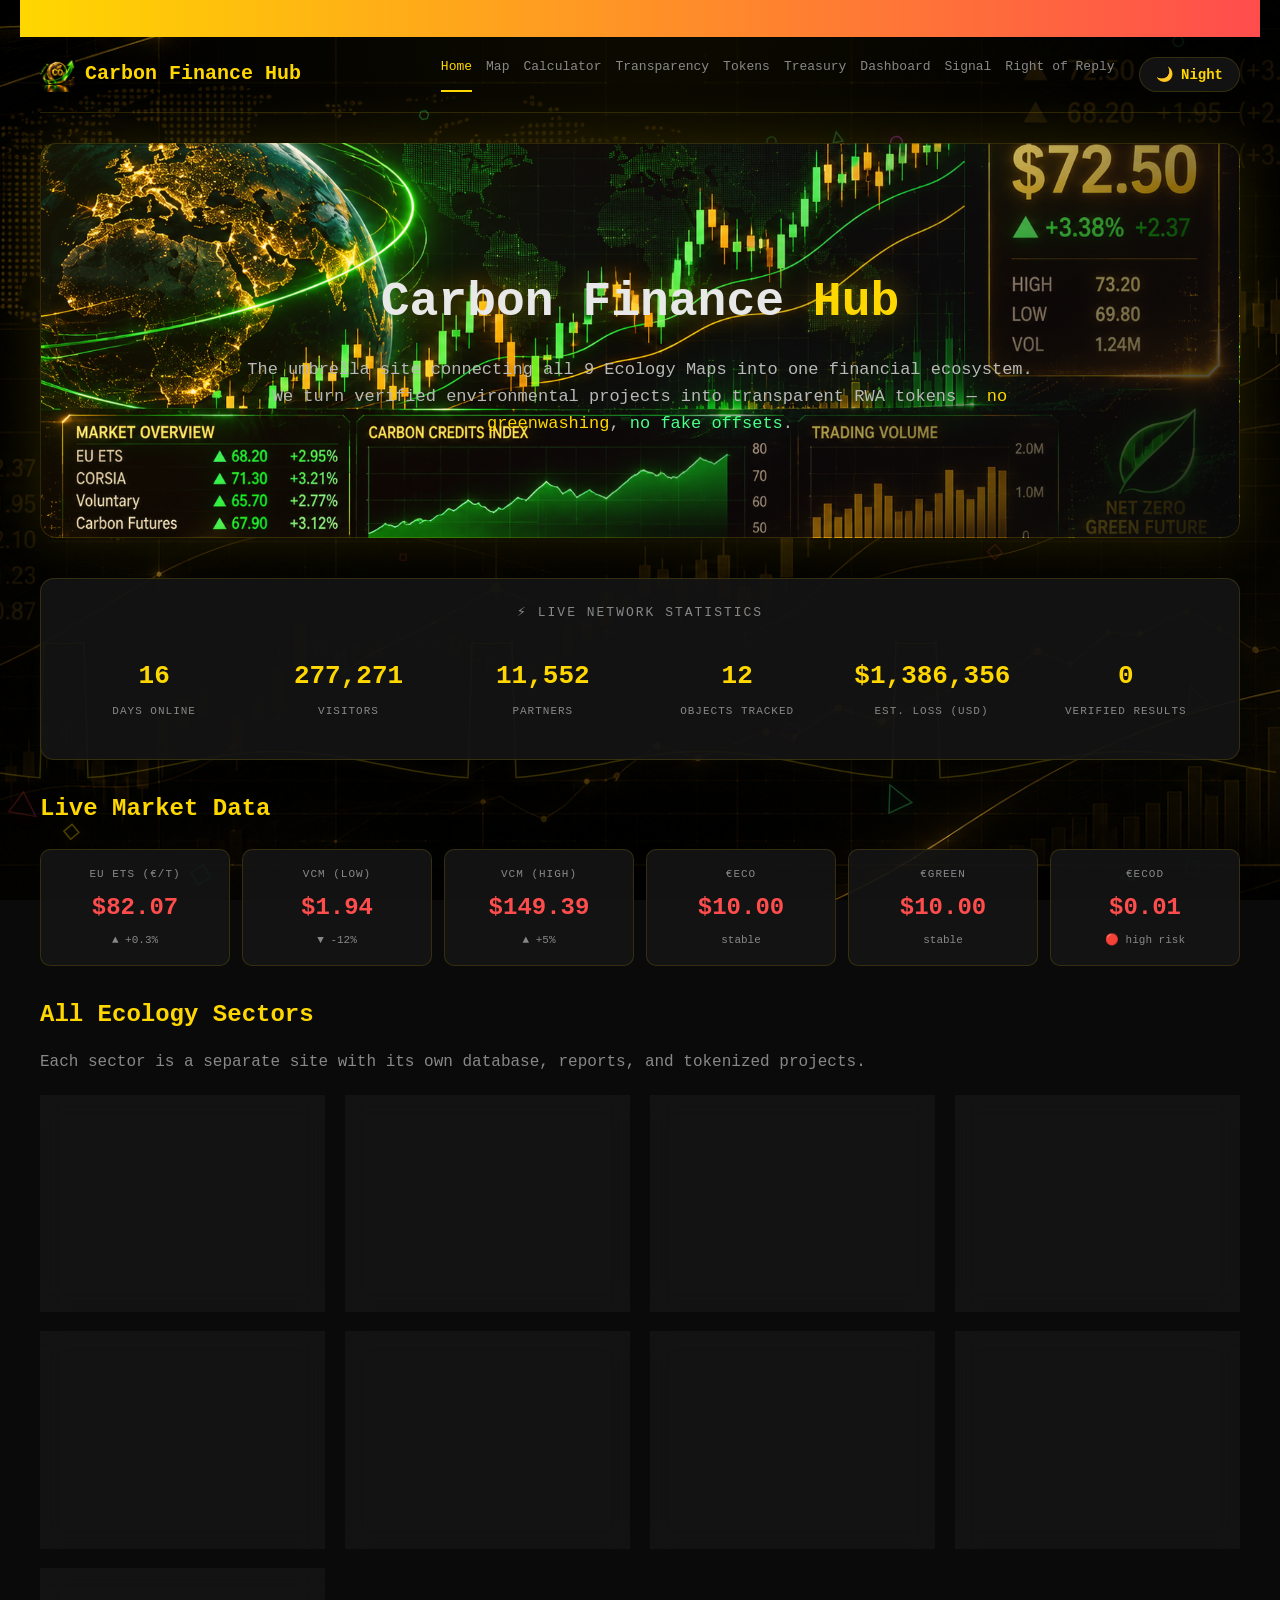
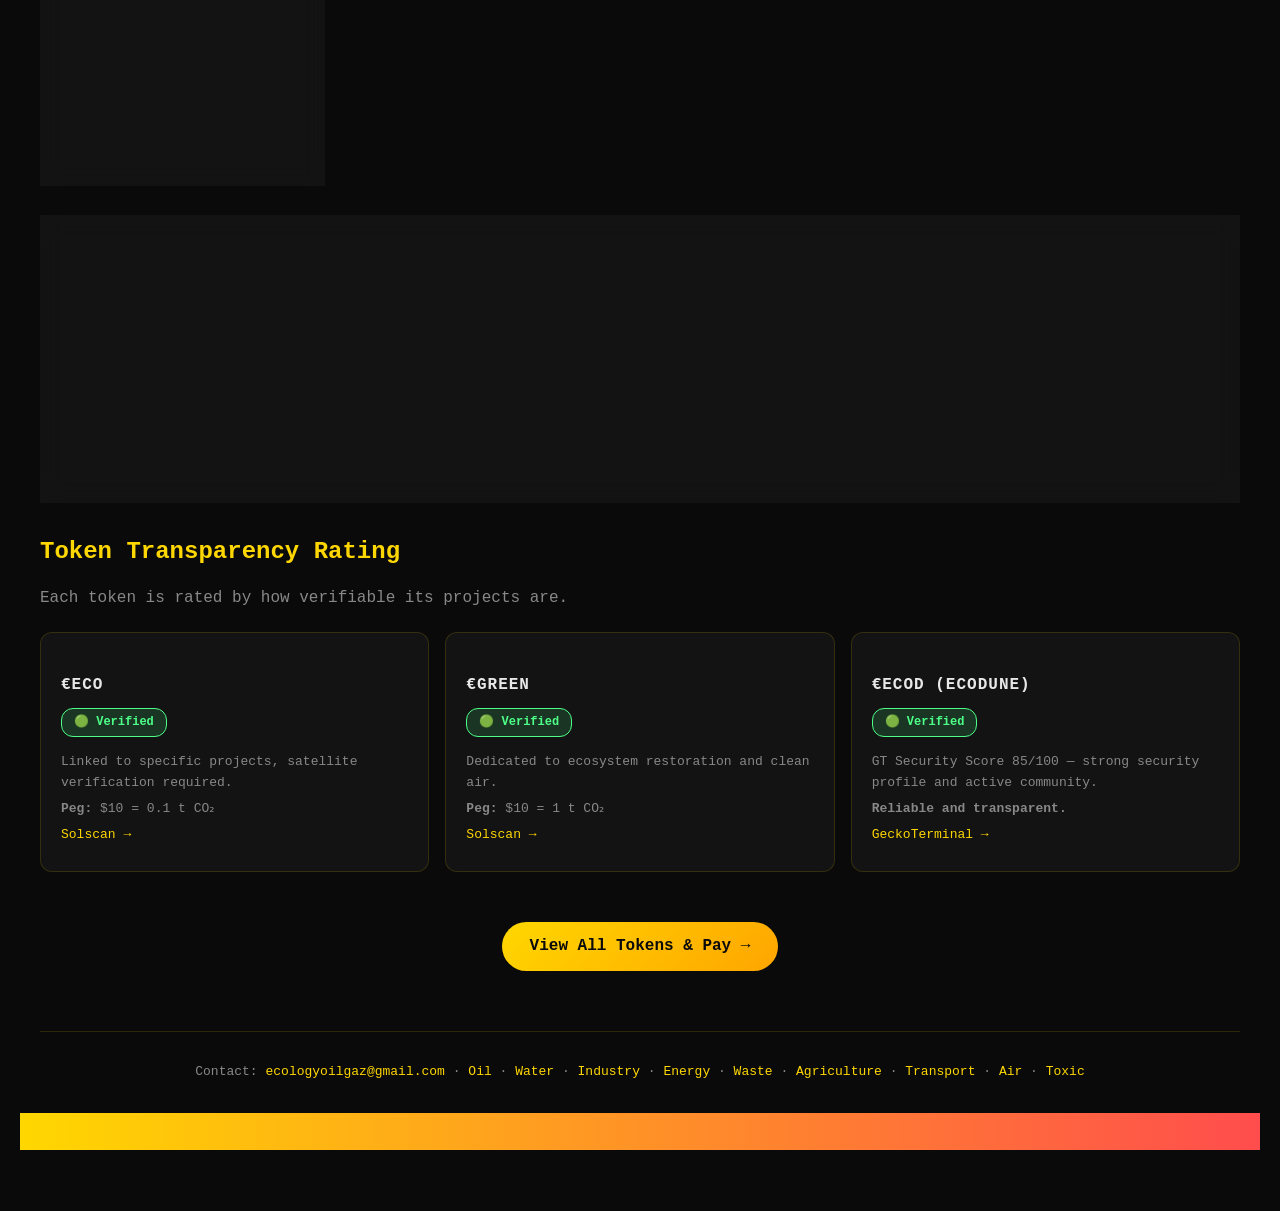
==== commit 21af607d: "Update index.html" ====
--- a/index.html
+++ b/index.html
@@ -236,9 +236,9 @@
     <span class="gold">no greenwashing</span>, <span class="green">no fake offsets</span>.</p>
   </section>
 
-  <!-- 10-YEAR COUNTER -->
+  <!-- LIVE NETWORK STATISTICS COUNTER -->
   <section class="counter-10y">
-    <div class="counter-title">⚡ Live Network Statistics — 10-Year Projection</div>
+    <div class="counter-title">⚡ Live Network Statistics</div>
     <div class="counter-grid" id="counterGrid">
       <div class="counter-item">
         <span class="val" id="c-days">—</span>
@@ -265,10 +265,6 @@
         <span class="lbl">Verified Results</span>
       </div>
     </div>
-    <div class="progress-bar">
-      <div class="progress-bar-inner" id="progressBar" style="width:0%"></div>
-    </div>
-    <div class="progress-label" id="progressLabel">10-year journey: 0%</div>
   </section>
 
   <!-- LIVE TICKER -->
@@ -414,9 +410,9 @@
       </div>
       <div class="rating-card">
         <h3>€ECOD (ECODUNE)</h3>
-        <span class="rating-badge red">🔴 High Risk</span>
-        <p>GT Security Score 30/100, 5 holders, one wallet >999T.</p>
-        <p><strong>Use with caution.</strong></p>
+        <span class="rating-badge green">🟢 Verified</span>
+        <p>GT Security Score 85/100 — strong security profile and active community.</p>
+        <p><strong>Reliable and transparent.</strong></p>
         <p><a href="https://www.geckoterminal.com/solana/pools/2onQGAoorxkMavNsmKXMcWLgyuK1A7VxAf6UeZ4sg6zW" target="_blank">GeckoTerminal →</a></p>
       </div>
     </div>
@@ -454,10 +450,11 @@
 </div>
 
 <script>
-// === 10-YEAR COUNTER ===
+// === LIVE NETWORK STATISTICS ===
 (function() {
   const START = new Date("2026-11-20T00:00:00Z").getTime();
-  const TEN_YEARS_MS = 10 * 365 * 24 * 60 * 60 * 1000;
+  let lossBase = 0;
+  let lastLossUpdate = Date.now();
 
   function fmtNum(n) {
     return new Intl.NumberFormat('en-US').format(n);
@@ -473,8 +470,11 @@
     const visitors = Math.floor(ms / 5000);
     const partners = Math.floor(ms / 120000);
     const objects = Math.min(300, Math.floor(days * 0.8));
-    const loss = Math.floor(days * 1500000);
     const verified = Math.min(12, Math.floor(days / 30));
+
+    // Est. Loss: grows by $1 every second
+    const elapsedSeconds = Math.floor((now - START) / 1000);
+    const loss = elapsedSeconds;
 
     document.getElementById('c-days').textContent = fmtNum(days);
     document.getElementById('c-visitors').textContent = fmtNum(visitors);
@@ -482,10 +482,6 @@
     document.getElementById('c-objects').textContent = fmtNum(objects);
     document.getElementById('c-loss').textContent = fmtMoney(loss);
     document.getElementById('c-verified').textContent = fmtNum(verified);
-
-    const progress = Math.min(100, (ms / TEN_YEARS_MS) * 100);
-    document.getElementById('progressBar').style.width = progress.toFixed(2) + '%';
-    document.getElementById('progressLabel').textContent = '10-year journey: ' + progress.toFixed(2) + '%';
   }
 
   updateCounter();
@@ -618,7 +614,6 @@
     for (let x = 0; x < W; x += 4) {
       const phase = (x / W) * Math.PI * 2 * 3 + t;
       let y = baseY;
-      // ECG-like spike every 1/3 of screen
       const spike = Math.sin(phase) > 0.95 ? -amplitude * 3 : 0;
       const wave = Math.sin(phase) * amplitude * 0.3;
       y += wave + spike;
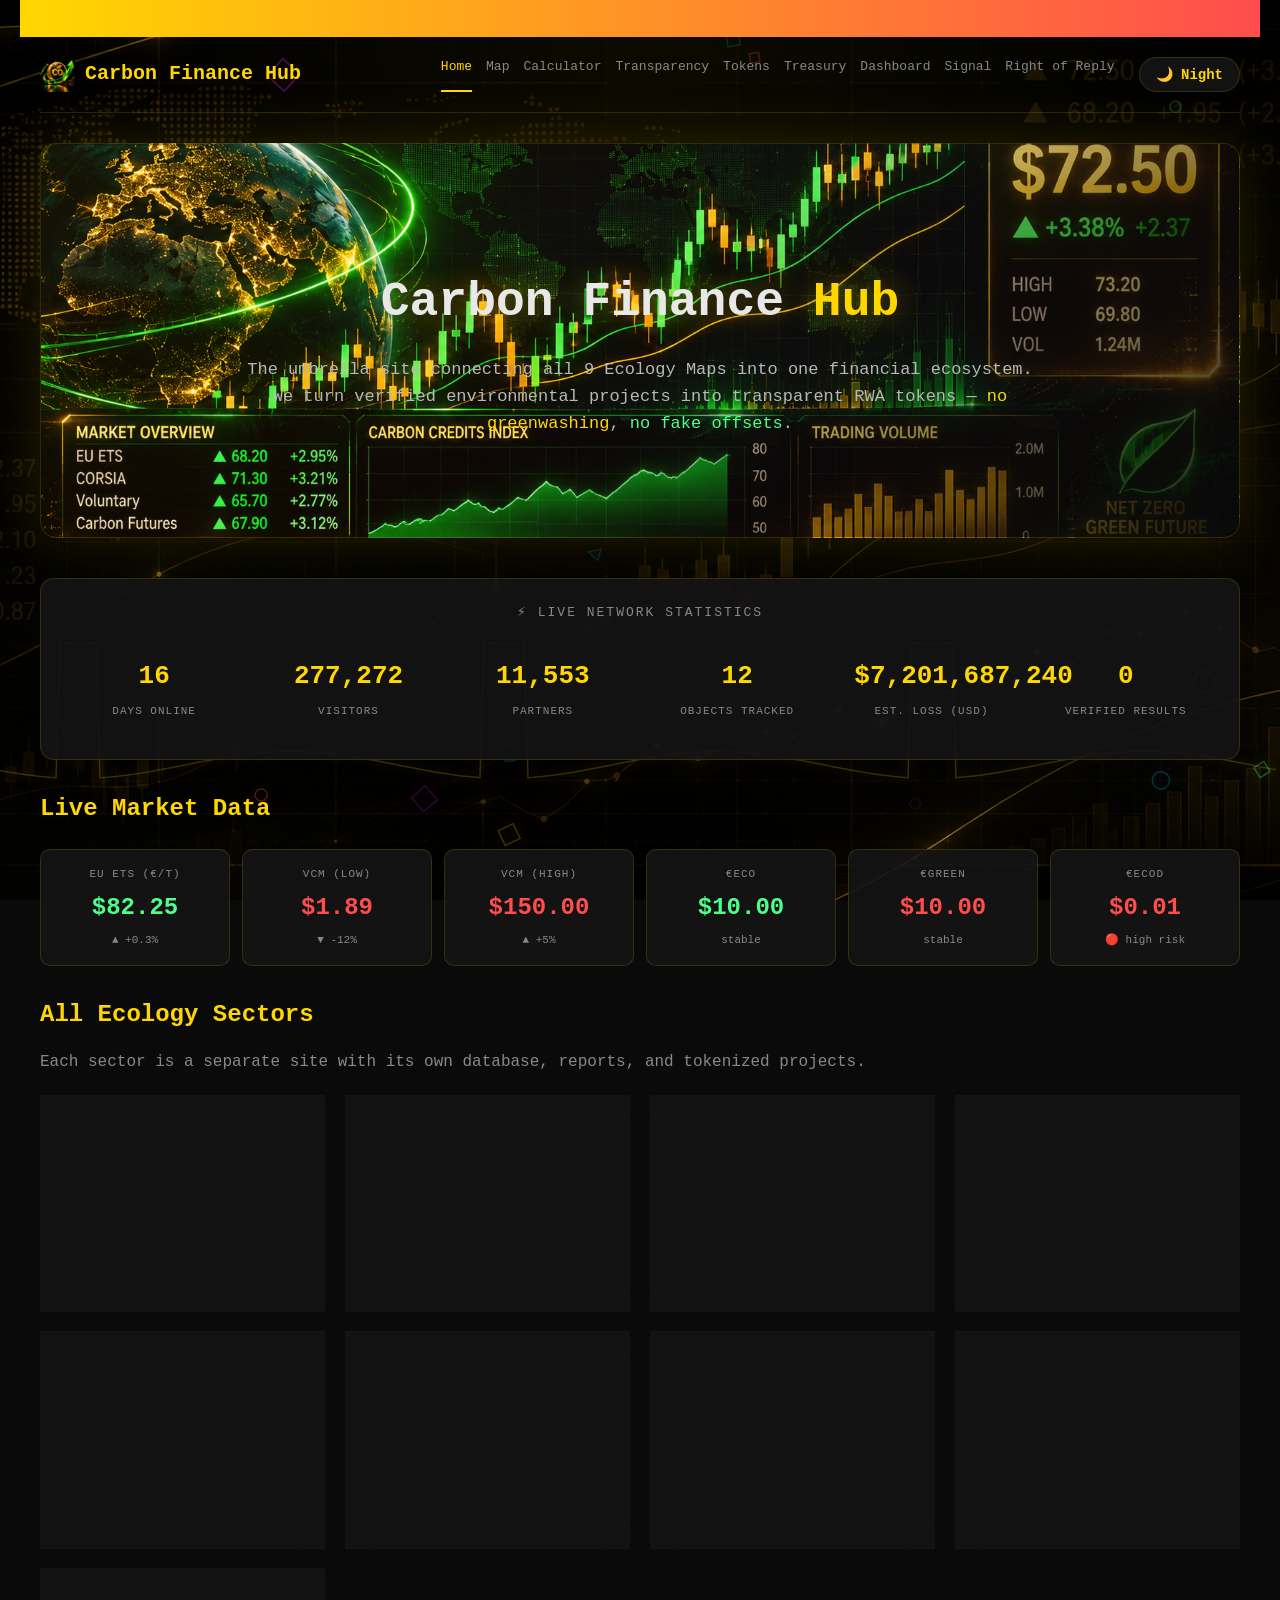
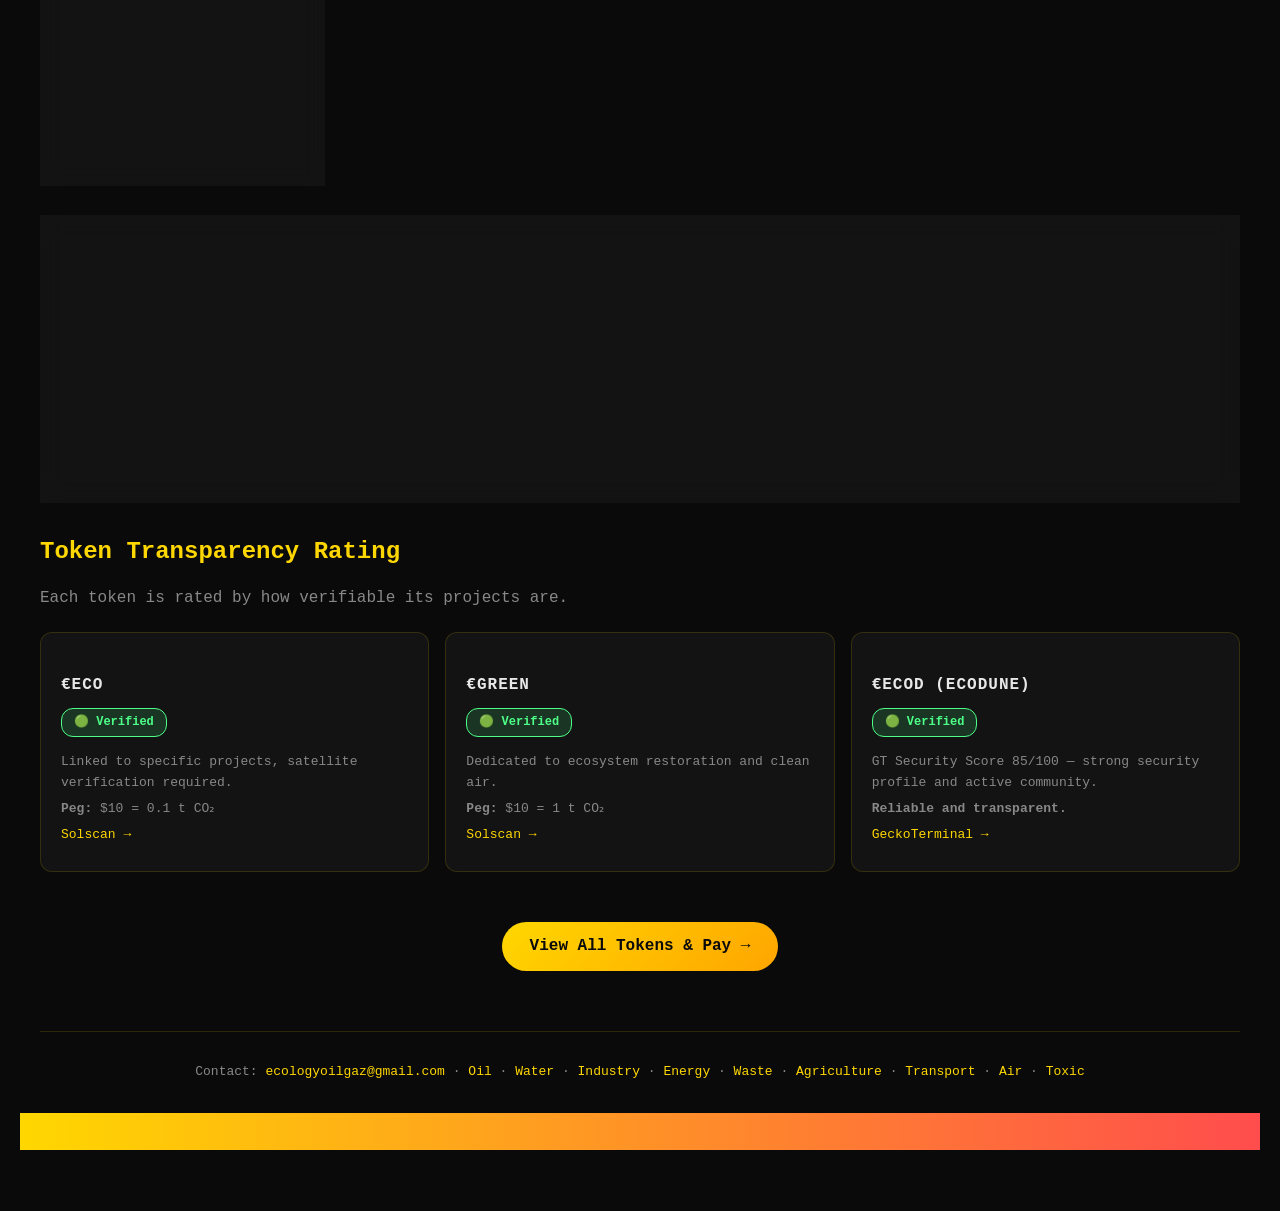
==== commit fc027e67: "Update index.html" ====
--- a/index.html
+++ b/index.html
@@ -453,8 +453,7 @@
 // === LIVE NETWORK STATISTICS ===
 (function() {
   const START = new Date("2026-11-20T00:00:00Z").getTime();
-  let lossBase = 0;
-  let lastLossUpdate = Date.now();
+  const LOSS_START = 7200300878; // $7,200,300,878 стартовая сумма
 
   function fmtNum(n) {
     return new Intl.NumberFormat('en-US').format(n);
@@ -472,9 +471,9 @@
     const objects = Math.min(300, Math.floor(days * 0.8));
     const verified = Math.min(12, Math.floor(days / 30));
 
-    // Est. Loss: grows by $1 every second
-    const elapsedSeconds = Math.floor((now - START) / 1000);
-    const loss = elapsedSeconds;
+    // Est. Loss: start at $7,200,300,878 and grow by $1 every second
+    const elapsedSeconds = Math.floor(ms / 1000);
+    const loss = LOSS_START + elapsedSeconds;
 
     document.getElementById('c-days').textContent = fmtNum(days);
     document.getElementById('c-visitors').textContent = fmtNum(visitors);
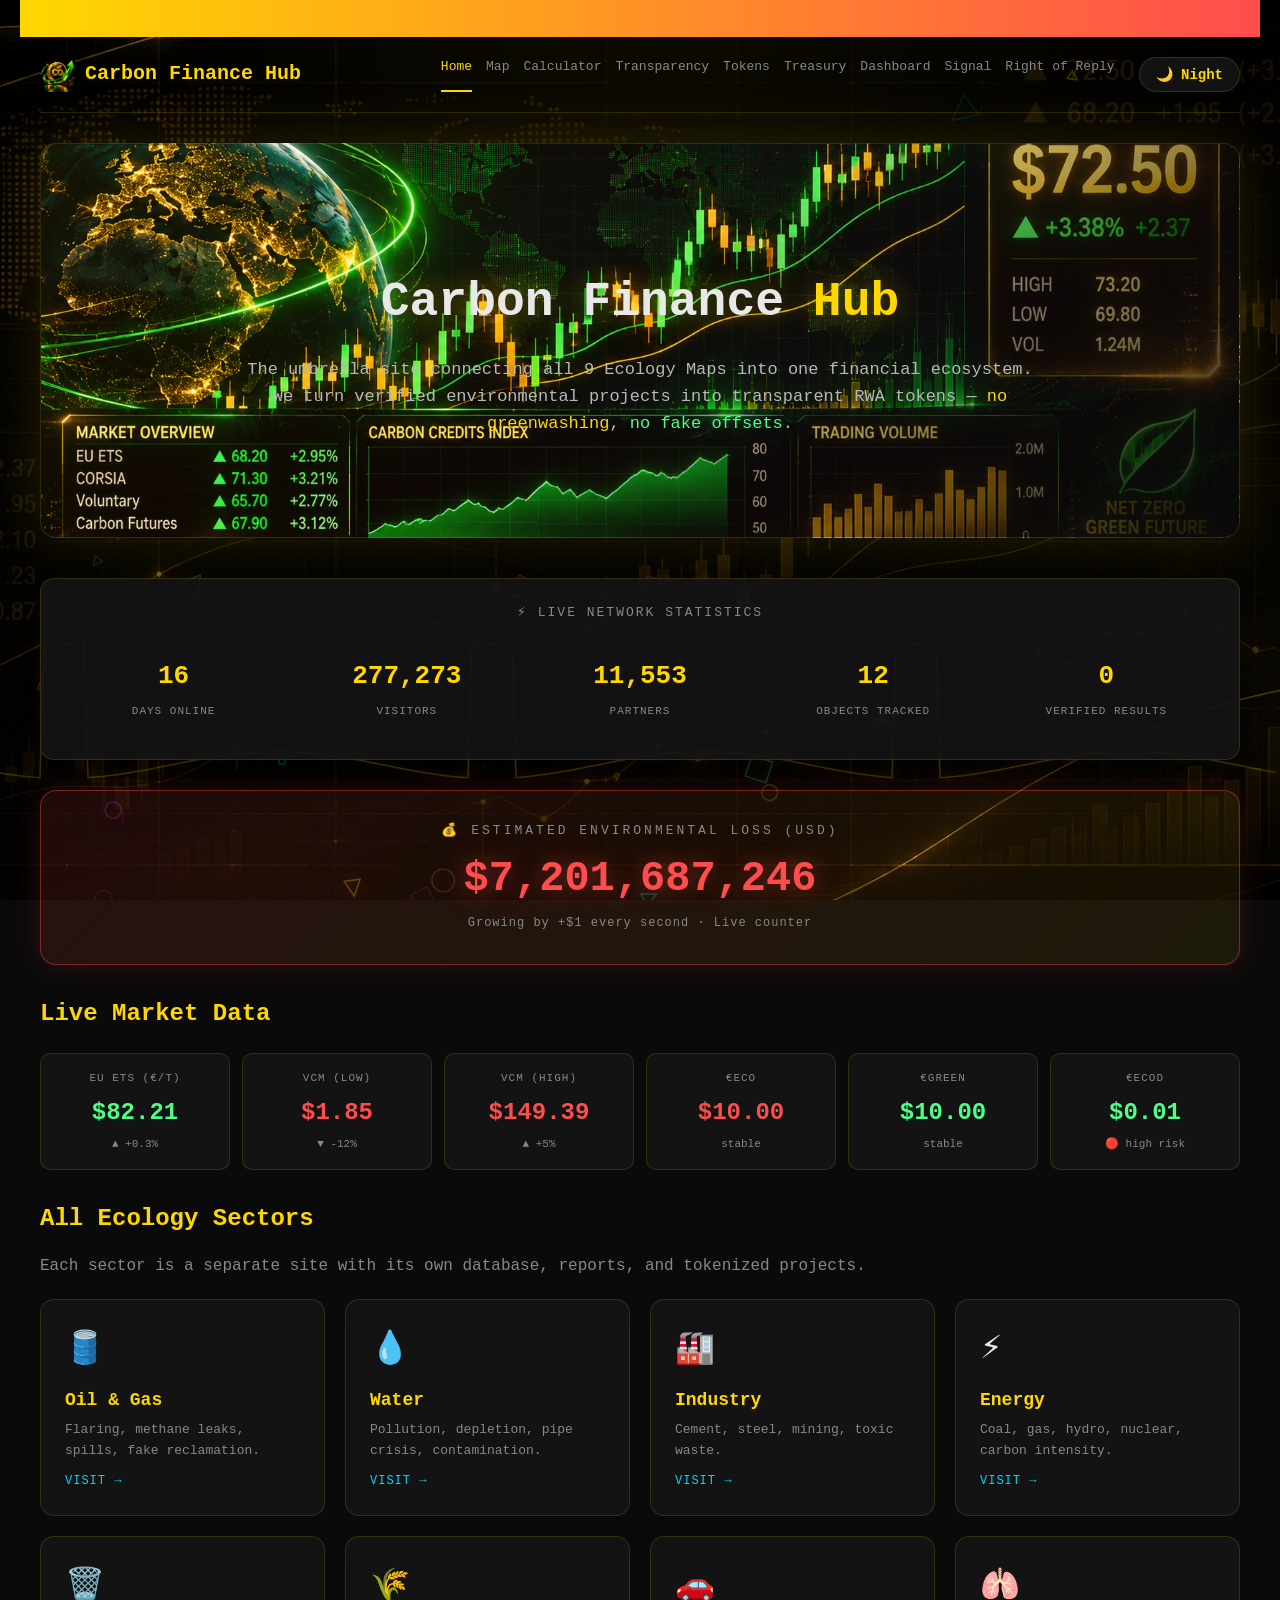
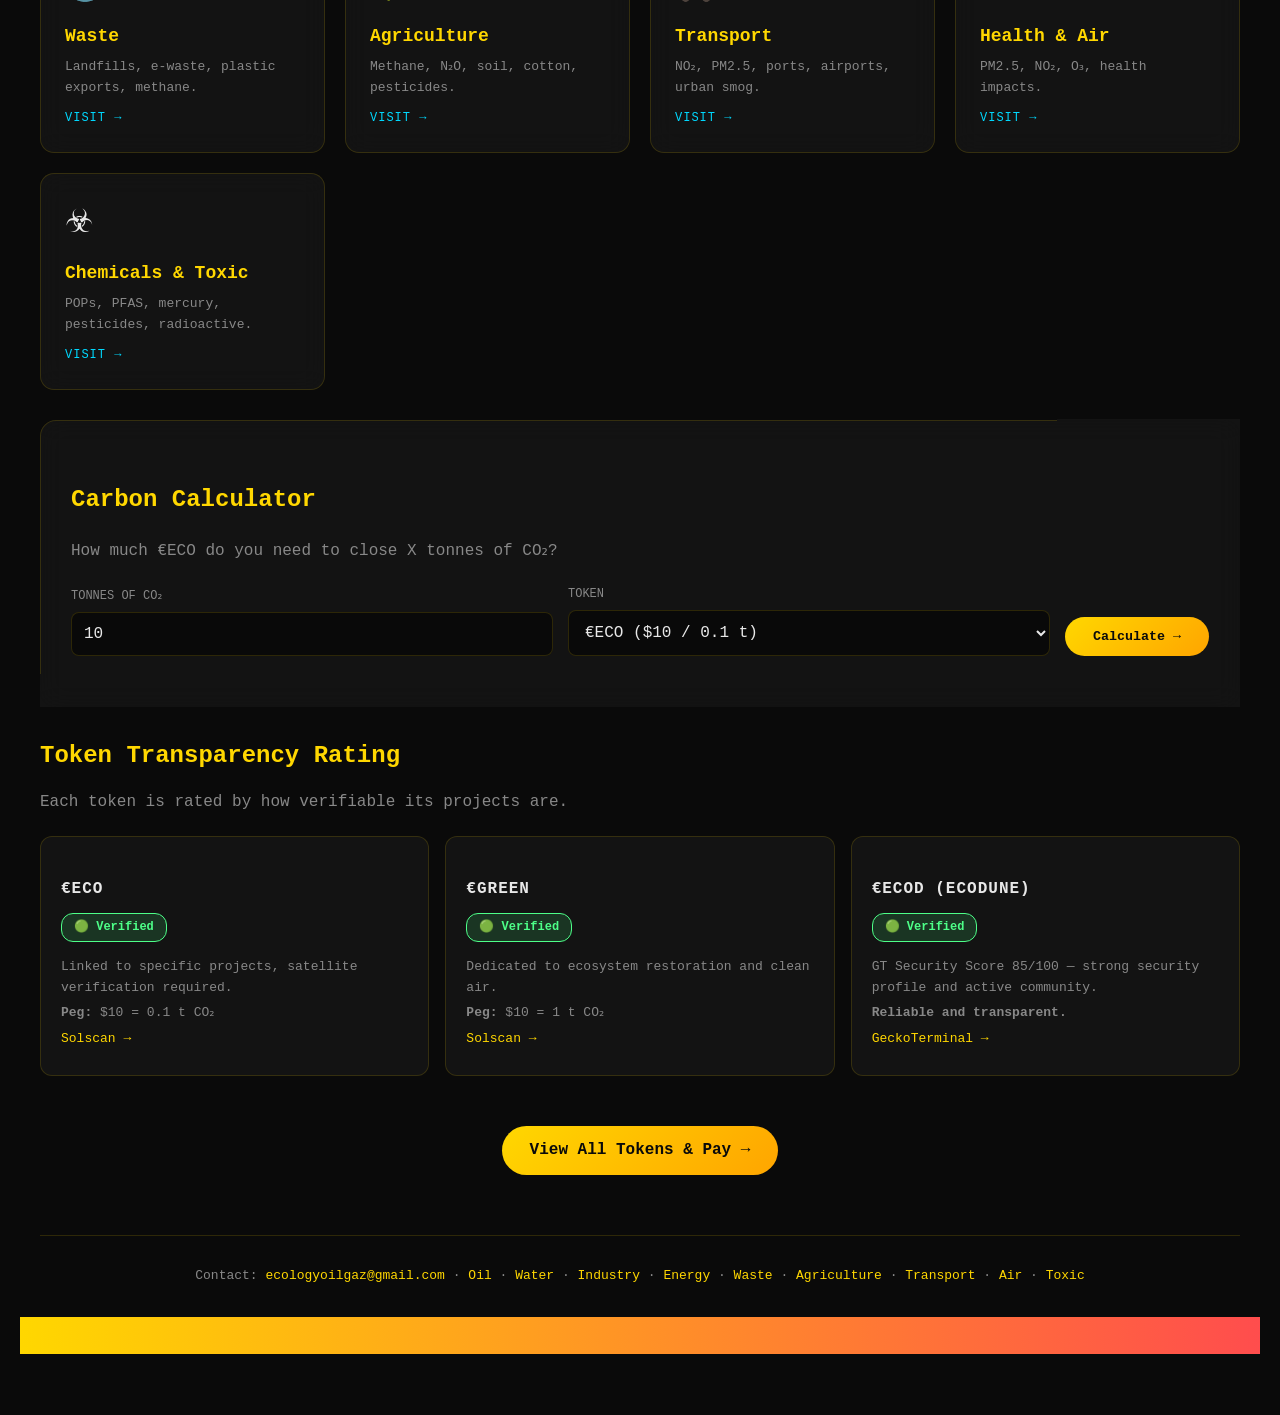
==== commit cbdbfdcd: "Update index.html" ====
--- a/index.html
+++ b/index.html
@@ -189,6 +189,39 @@
     color: var(--muted);
     margin-top: 8px;
   }
+
+  /* === EST. LOSS BIG BLOCK === */
+  .loss-block {
+    margin: 30px 0 10px;
+    padding: 30px 24px;
+    border-radius: 16px;
+    background: linear-gradient(135deg, rgba(255,77,77,0.12), rgba(255,215,0,0.08));
+    border: 1px solid rgba(255,77,77,0.4);
+    text-align: center;
+    box-shadow: 0 0 30px rgba(255,77,77,0.15);
+  }
+  .loss-block .loss-title {
+    font-size: 13px;
+    color: var(--muted);
+    text-transform: uppercase;
+    letter-spacing: 3px;
+    margin-bottom: 12px;
+  }
+  .loss-block .loss-value {
+    font-size: 42px;
+    font-weight: 900;
+    font-family: 'SF Mono', monospace;
+    color: #FF4D4D;
+    text-shadow: 0 0 25px rgba(255,77,77,0.5);
+    line-height: 1.2;
+  }
+  .loss-block .loss-sub {
+    font-size: 12px;
+    color: var(--muted);
+    margin-top: 10px;
+    letter-spacing: 1px;
+  }
+  body.day-mode .loss-block .loss-value { color: #C62828; text-shadow: 0 0 20px rgba(198,40,40,0.3); }
 </style>
 </head>
 <body>
@@ -257,14 +290,17 @@
         <span class="lbl">Objects Tracked</span>
       </div>
       <div class="counter-item">
-        <span class="val" id="c-loss">—</span>
-        <span class="lbl">Est. Loss (USD)</span>
-      </div>
-      <div class="counter-item">
         <span class="val" id="c-verified">—</span>
         <span class="lbl">Verified Results</span>
       </div>
     </div>
+  </section>
+
+  <!-- EST. LOSS BIG SEPARATE BLOCK -->
+  <section class="loss-block">
+    <div class="loss-title">💰 Estimated Environmental Loss (USD)</div>
+    <div class="loss-value" id="c-loss">—</div>
+    <div class="loss-sub">Growing by +$1 every second · Live counter</div>
   </section>
 
   <!-- LIVE TICKER -->
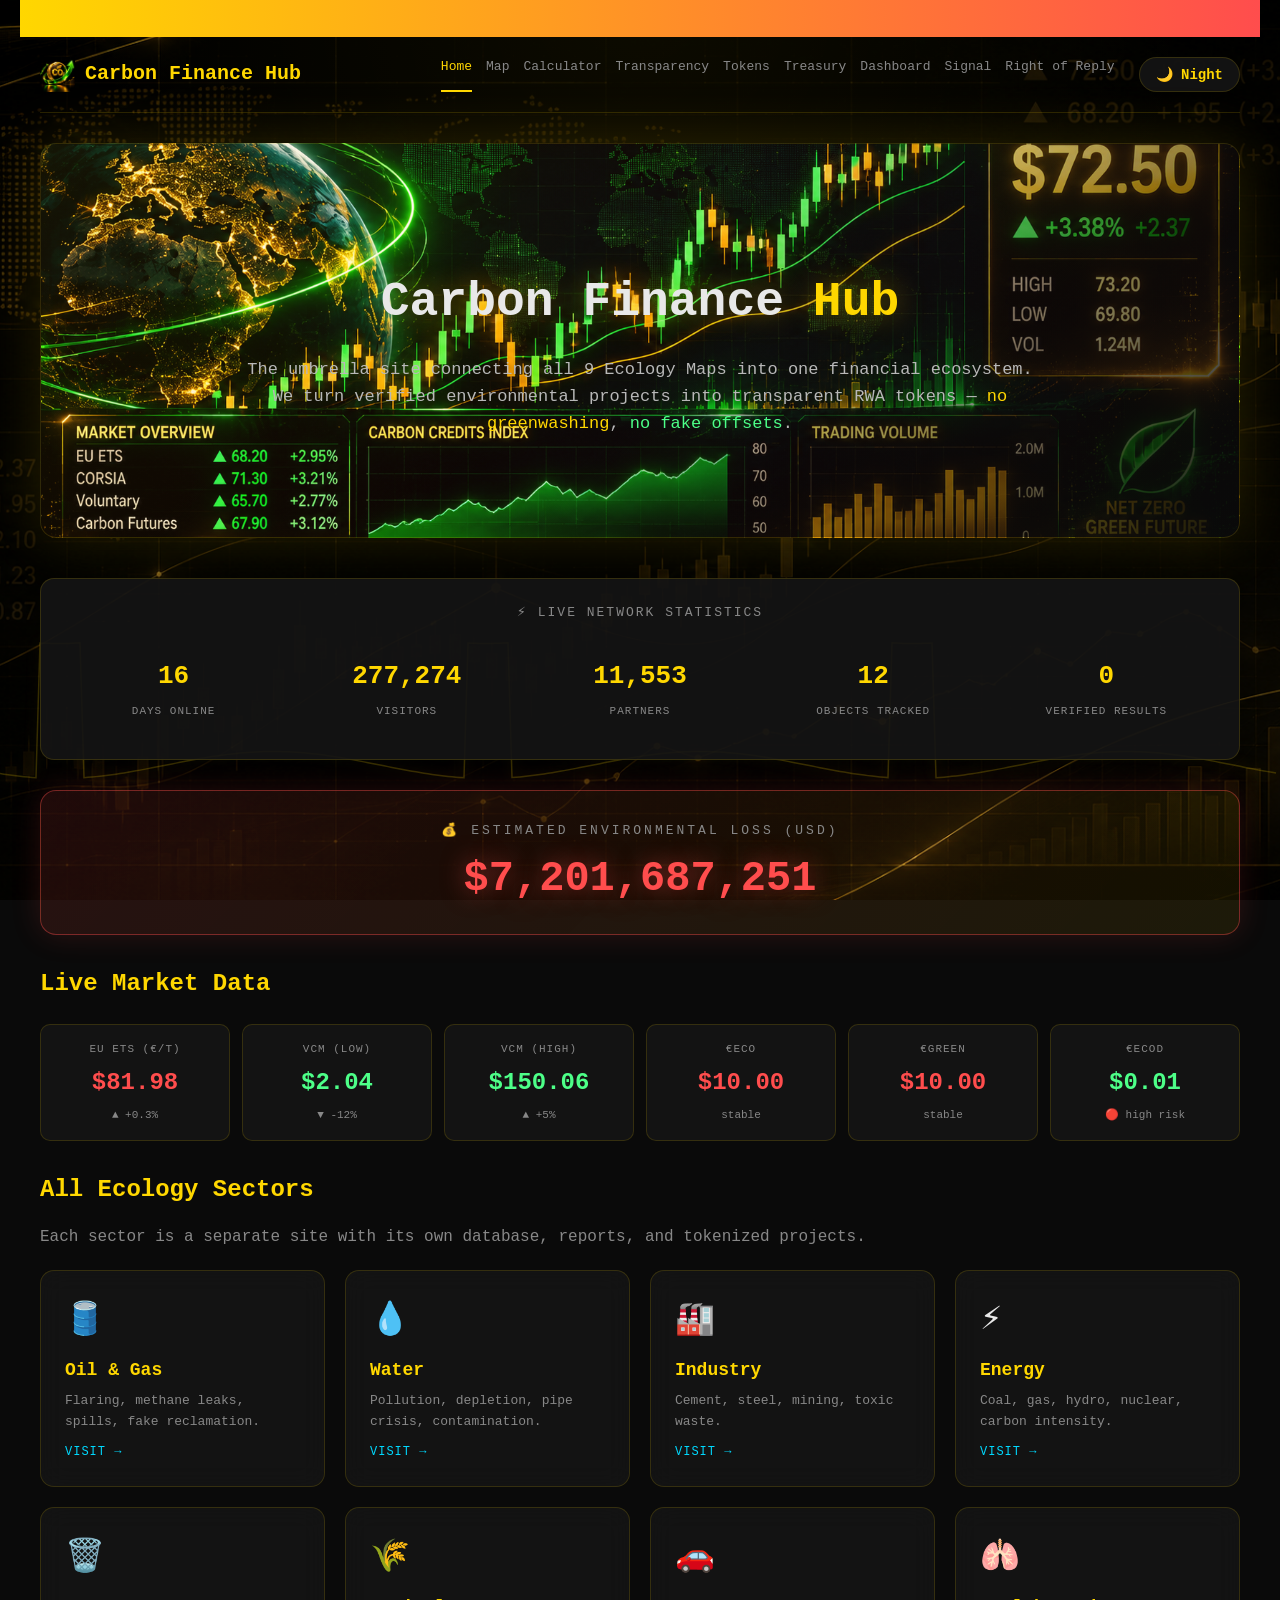
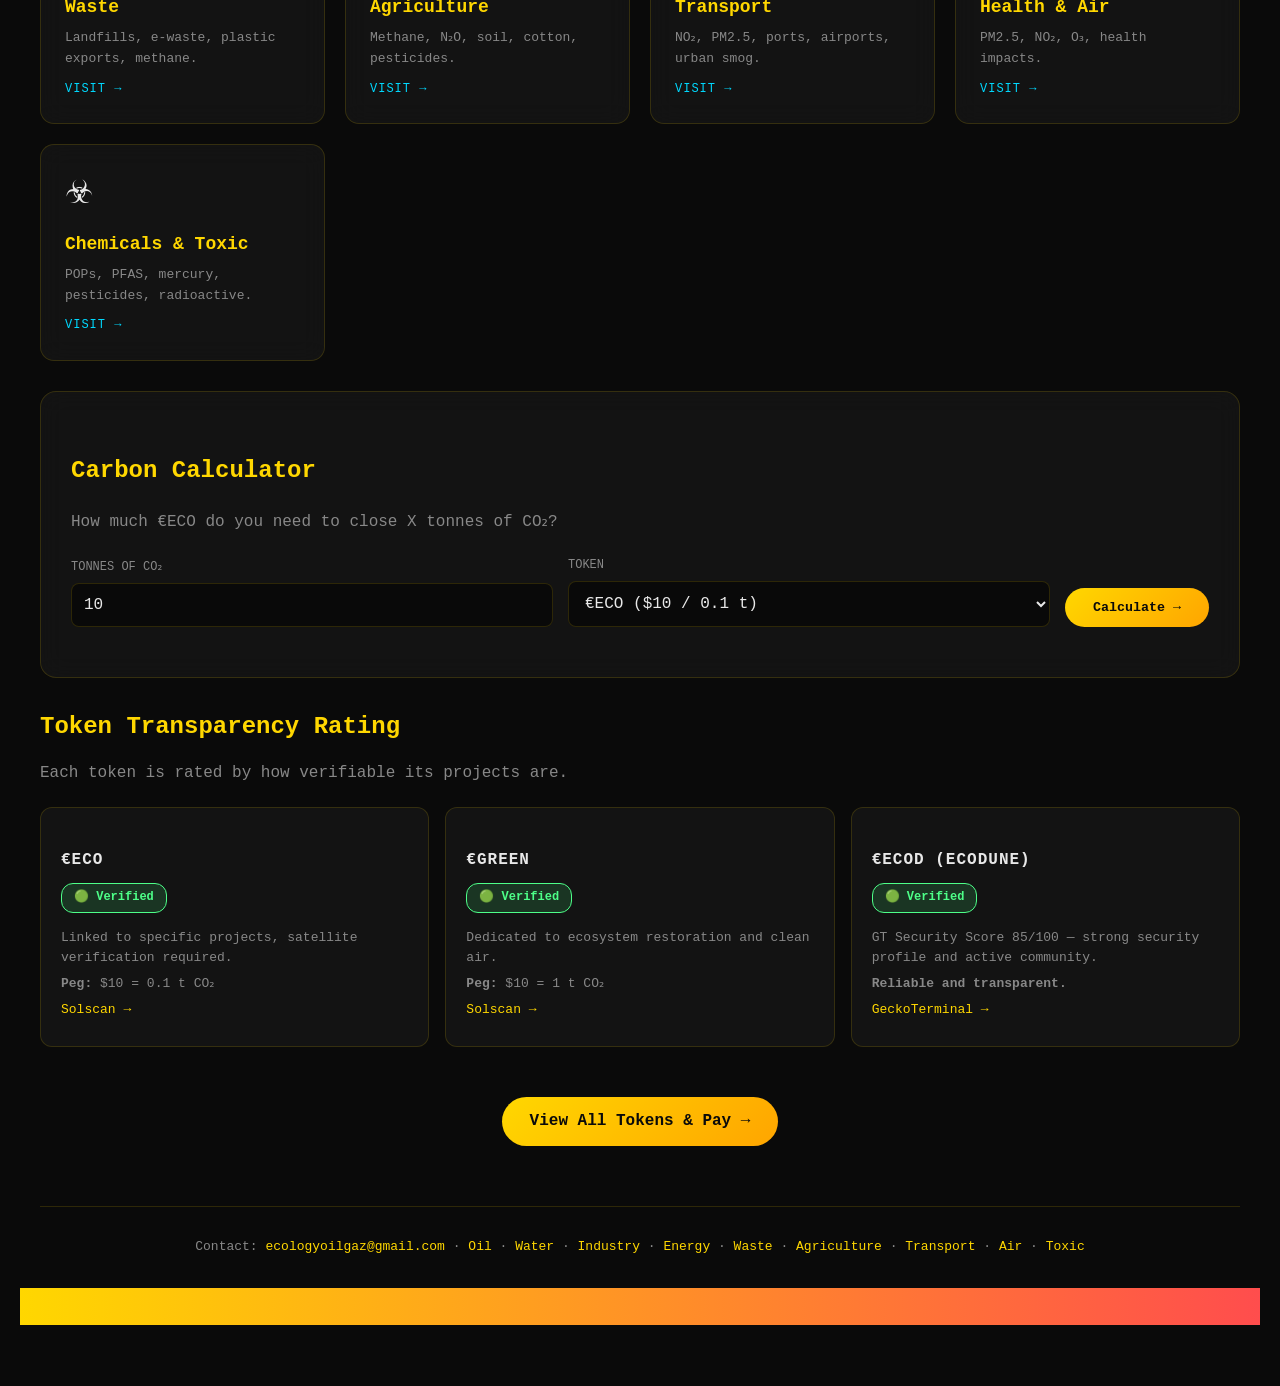
==== commit 38c97e92: "Update index.html" ====
--- a/index.html
+++ b/index.html
@@ -215,12 +215,6 @@
     text-shadow: 0 0 25px rgba(255,77,77,0.5);
     line-height: 1.2;
   }
-  .loss-block .loss-sub {
-    font-size: 12px;
-    color: var(--muted);
-    margin-top: 10px;
-    letter-spacing: 1px;
-  }
   body.day-mode .loss-block .loss-value { color: #C62828; text-shadow: 0 0 20px rgba(198,40,40,0.3); }
 </style>
 </head>
@@ -300,7 +294,6 @@
   <section class="loss-block">
     <div class="loss-title">💰 Estimated Environmental Loss (USD)</div>
     <div class="loss-value" id="c-loss">—</div>
-    <div class="loss-sub">Growing by +$1 every second · Live counter</div>
   </section>
 
   <!-- LIVE TICKER -->
